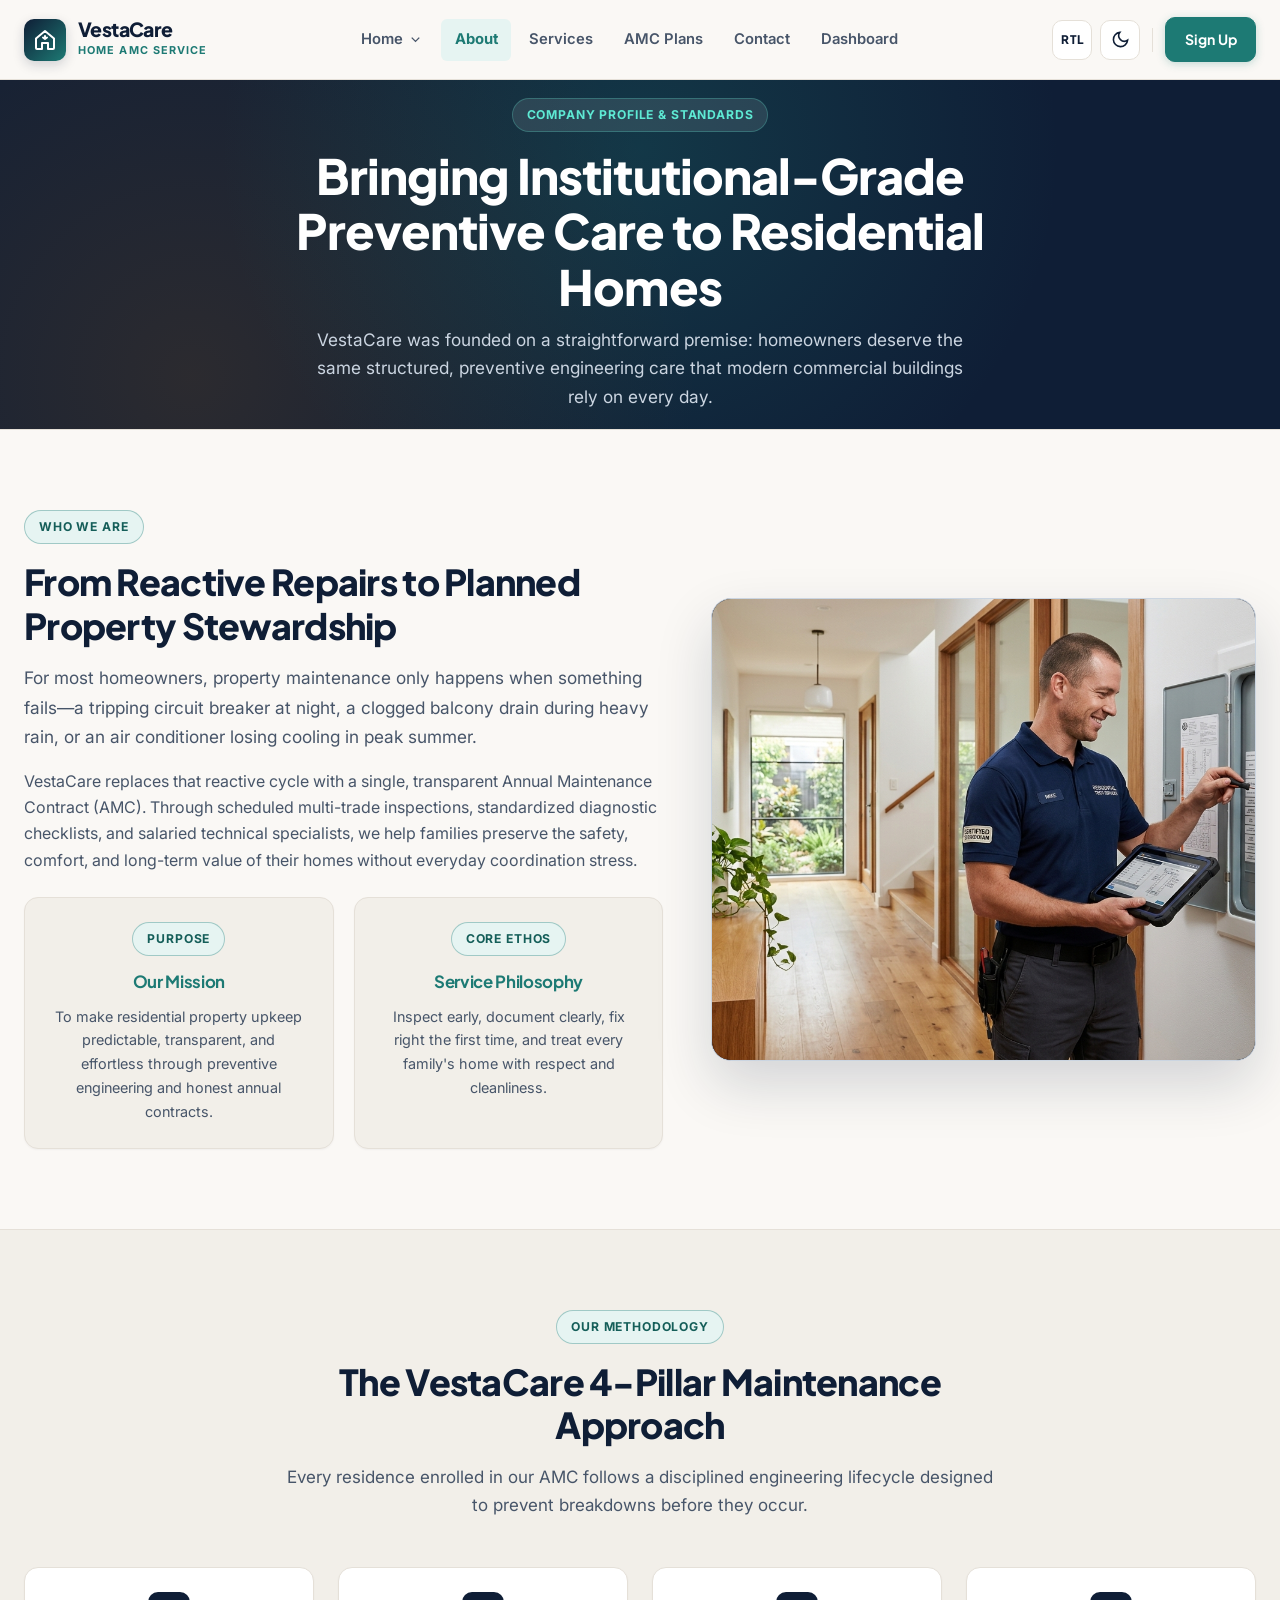
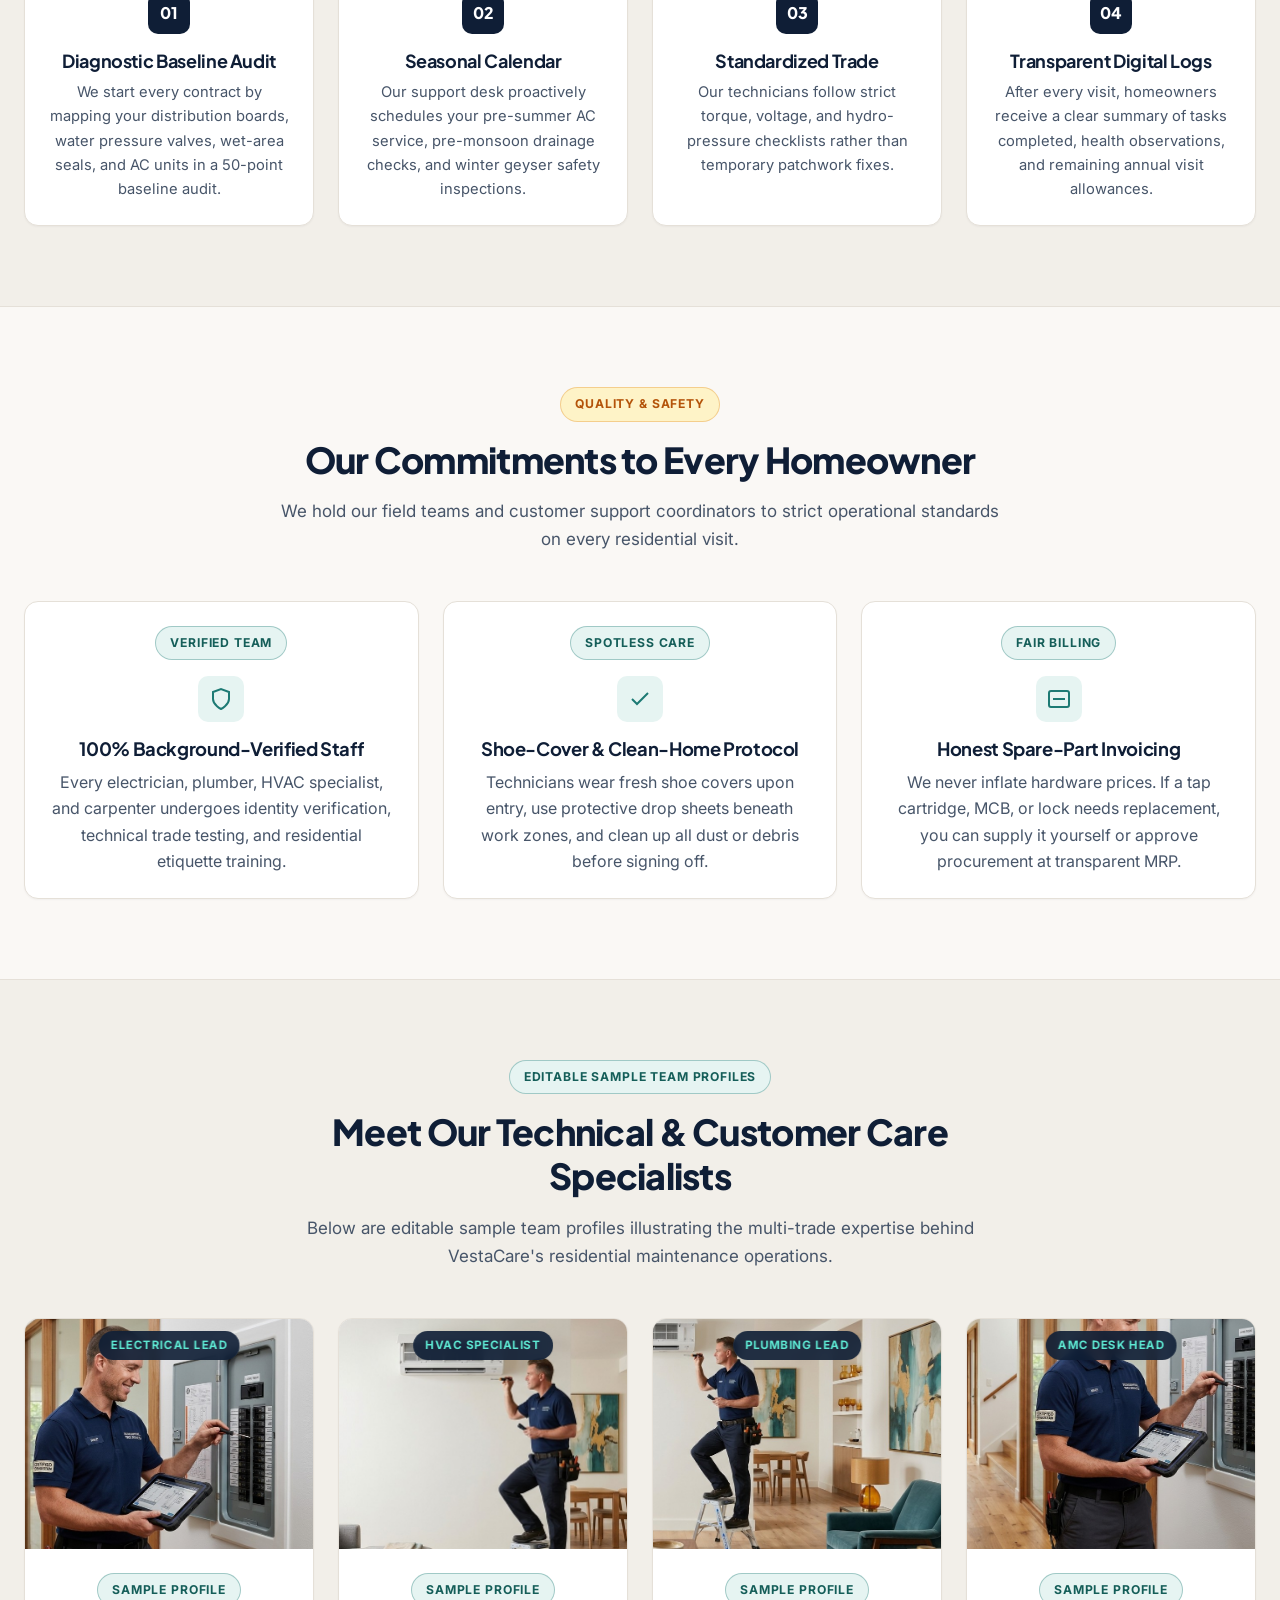
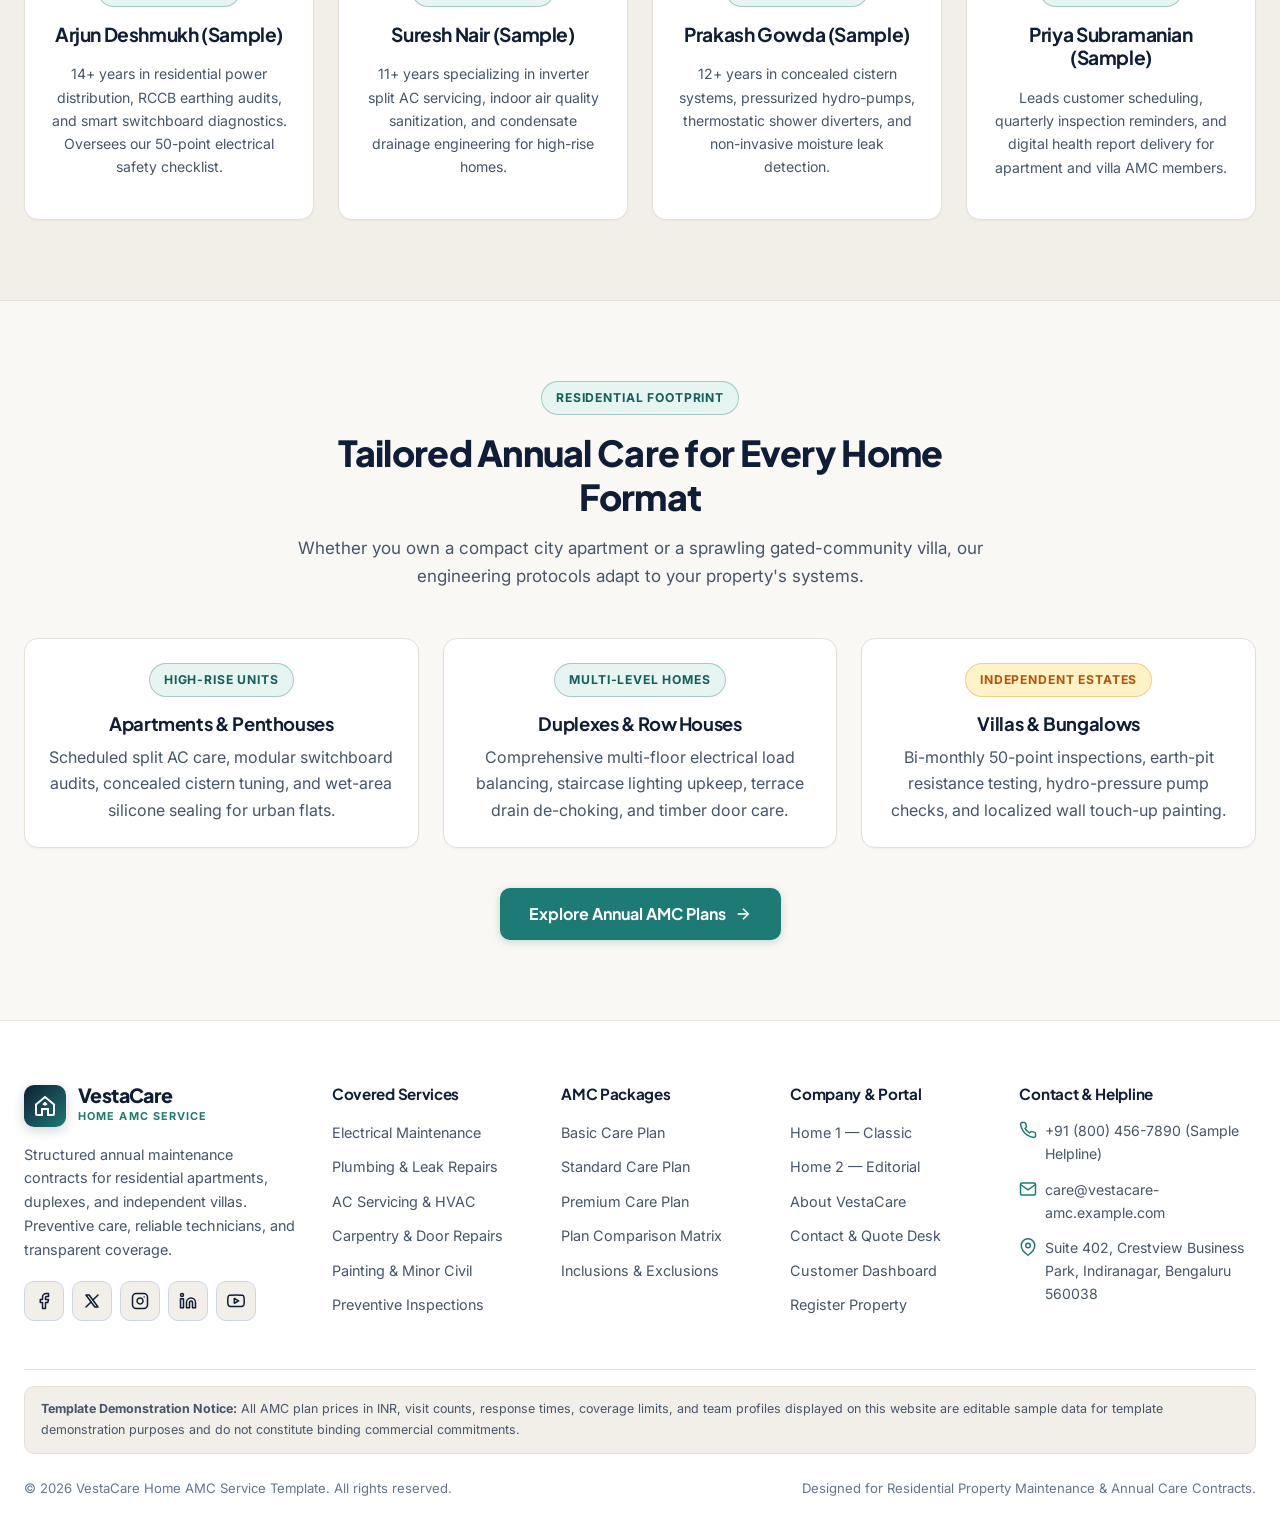
==== about.html @ f4bf7db0 "Your commit message" ====
<!DOCTYPE html>
<html lang="en" data-theme="light" dir="ltr">

<head>
  <meta charset="UTF-8" />
  <meta name="viewport" content="width=device-width, initial-scale=1.0" />
  <title>About VestaCare Home AMC — Residential Maintenance Philosophy &amp; Team</title>
  <meta name="description"
    content="Learn about VestaCare Home AMC's mission, preventive residential maintenance approach, quality commitments, and certified technical specialists." />
  <link rel="icon" type="image/svg+xml" href="assets/images/favicon.svg" />
  <script>
    (function () {
      var savedTheme = localStorage.getItem('vestacare_theme');
      if (savedTheme === 'dark' || savedTheme === 'light') {
        document.documentElement.setAttribute('data-theme', savedTheme);
      }
      var savedDir = localStorage.getItem('vestacare_dir');
      if (savedDir === 'rtl' || savedDir === 'ltr') {
        document.documentElement.setAttribute('dir', savedDir);
      }
    })();
  </script>
  <link rel="stylesheet" href="assets/css/styles.css" />
</head>

<body>
  <a href="#main-content" class="skip-link">Skip to main content</a>

  <!-- ========================================================================
       STICKY NAVBAR
       Order: Home | About | Services | AMC Plans | Contact | Dashboard
       Actions: RTL | Theme Toggle | Sign Up
       ======================================================================== -->
  <header class="site-header" role="banner">
    <div class="navbar-container">
      <a href="index.html" class="brand-logo" aria-label="VestaCare Home AMC Home">
        <span class="brand-mark" aria-hidden="true">
          <svg viewBox="0 0 24 24" fill="none" stroke="currentColor" stroke-width="2" stroke-linecap="round"
            stroke-linejoin="round">
            <path d="M3 10.5L12 3l9 7.5V20a1 1 0 0 1-1 1h-5v-6H9v6H4a1 1 0 0 1-1-1v-9.5z" />
            <path d="M12 8v3m0 0l2-1.5M12 11l-2-1.5" />
          </svg>
        </span>
        <span class="brand-text">
          <span class="brand-name">VestaCare</span>
          <span class="brand-tag">Home AMC Service</span>
        </span>
      </a>

      <nav class="nav-menu-desktop" aria-label="Primary Navigation">
        <div class="nav-item has-dropdown">
          <button type="button" class="nav-link dropdown-toggle-btn" aria-expanded="false" aria-haspopup="true">
            Home
            <svg class="dropdown-chevron" viewBox="0 0 24 24" fill="none" stroke="currentColor" stroke-width="2.2">
              <polyline points="6 9 12 15 18 9"></polyline>
            </svg>
          </button>
          <div class="dropdown-menu" role="menu" aria-label="Home Variations">
            <a href="index.html" class="dropdown-item" role="menuitem">
              <span class="dropdown-item-icon" aria-hidden="true">
                <svg width="18" height="18" viewBox="0 0 24 24" fill="none" stroke="currentColor" stroke-width="2">
                  <path d="M3 9l9-7 9 7v11a2 2 0 0 1-2 2H5a2 2 0 0 1-2-2z"></path>
                </svg>
              </span>
              <span>
                <span class="dropdown-item-title">Home 1 — Classic AMC</span>
                <span class="dropdown-item-desc">Complete residential maintenance overview &amp; plan walkthrough</span>
              </span>
            </a>
            <a href="home-2.html" class="dropdown-item" role="menuitem">
              <span class="dropdown-item-icon" aria-hidden="true">
                <svg width="18" height="18" viewBox="0 0 24 24" fill="none" stroke="currentColor" stroke-width="2">
                  <rect x="3" y="3" width="7" height="7"></rect>
                  <rect x="14" y="3" width="7" height="7"></rect>
                  <rect x="14" y="14" width="7" height="7"></rect>
                  <rect x="3" y="14" width="7" height="7"></rect>
                </svg>
              </span>
              <span>
                <span class="dropdown-item-title">Home 2 — Editorial Care</span>
                <span class="dropdown-item-desc">Interactive plan estimator, tabbed trade matrix &amp; seasonal
                  timeline</span>
              </span>
            </a>
          </div>
        </div>
        <a href="about.html" class="nav-link active">About</a>
        <a href="services.html" class="nav-link">Services</a>
        <a href="amc-plans.html" class="nav-link">AMC Plans</a>
        <a href="contact.html" class="nav-link">Contact</a>
        <a href="dashboard.html" class="nav-link">Dashboard</a>
      </nav>

      <div class="nav-actions-desktop">
        <button type="button" class="rtl-toggle-btn" aria-label="Toggle RTL layout" title="Toggle RTL">RTL</button>
        <button type="button" class="theme-toggle-btn" aria-label="Switch to dark theme"
          title="Toggle Light/Dark Theme">
          <svg class="icon-moon" viewBox="0 0 24 24" fill="none" stroke="currentColor" stroke-width="2">
            <path d="M21 12.79A9 9 0 1 1 11.21 3 7 7 0 0 0 21 12.79z"></path>
          </svg>
          <svg class="icon-sun" viewBox="0 0 24 24" fill="none" stroke="currentColor" stroke-width="2">
            <circle cx="12" cy="12" r="5"></circle>
            <line x1="12" y1="1" x2="12" y2="3"></line>
            <line x1="12" y1="21" x2="12" y2="23"></line>
            <line x1="4.22" y1="4.22" x2="5.64" y2="5.64"></line>
            <line x1="18.36" y1="18.36" x2="19.78" y2="19.78"></line>
            <line x1="1" y1="12" x2="3" y2="12"></line>
            <line x1="21" y1="12" x2="23" y2="12"></line>
            <line x1="4.22" y1="19.78" x2="5.64" y2="18.36"></line>
            <line x1="18.36" y1="5.64" x2="19.78" y2="4.22"></line>
          </svg>
        </button>
        <span class="nav-divider" aria-hidden="true"></span>
        <a href="signup.html" class="nav-auth-signup">Sign Up</a>
      </div>

      <div class="nav-mobile-controls">
        <button type="button" id="hamburger-btn" class="hamburger-btn" aria-expanded="false"
          aria-controls="mobile-nav-drawer" aria-label="Open navigation menu">
          <svg class="icon-menu" viewBox="0 0 24 24" fill="none" stroke="currentColor" stroke-width="2.2">
            <line x1="3" y1="6" x2="21" y2="6"></line>
            <line x1="3" y1="12" x2="21" y2="12"></line>
            <line x1="3" y1="18" x2="21" y2="18"></line>
          </svg>
          <svg class="icon-close" viewBox="0 0 24 24" fill="none" stroke="currentColor" stroke-width="2.2">
            <line x1="18" y1="6" x2="6" y2="18"></line>
            <line x1="6" y1="6" x2="18" y2="18"></line>
          </svg>
        </button>
      </div>
    </div>

    <div id="mobile-nav-drawer" class="mobile-nav-drawer" aria-label="Mobile Navigation">
      <div class="mobile-nav-list">
        <div>
          <button type="button" id="mobile-home-dropdown-btn" class="mobile-nav-link" aria-expanded="false">
            <span>Home Variations</span>
            <svg class="dropdown-chevron" width="18" height="18" viewBox="0 0 24 24" fill="none" stroke="currentColor"
              stroke-width="2.2">
              <polyline points="6 9 12 15 18 9"></polyline>
            </svg>
          </button>
          <div id="mobile-home-submenu" class="mobile-dropdown-submenu">
            <a href="index.html" class="mobile-submenu-link">Home 1 — Classic AMC Overview</a>
            <a href="home-2.html" class="mobile-submenu-link">Home 2 — Editorial &amp; Interactive</a>
          </div>
        </div>
        <a href="about.html" class="mobile-nav-link active">About</a>
        <a href="services.html" class="mobile-nav-link">Services</a>
        <a href="amc-plans.html" class="mobile-nav-link">AMC Plans</a>
        <a href="contact.html" class="mobile-nav-link">Contact</a>
        <a href="dashboard.html" class="mobile-nav-link">Dashboard</a>
      </div>
      <div class="mobile-nav-actions">
        <div class="mobile-utility-btns">
          <button type="button" class="rtl-toggle-btn" aria-label="Toggle RTL layout">RTL</button>
          <button type="button" class="theme-toggle-btn" aria-label="Switch to dark theme">
            <svg class="icon-moon" viewBox="0 0 24 24" fill="none" stroke="currentColor" stroke-width="2">
              <path d="M21 12.79A9 9 0 1 1 11.21 3 7 7 0 0 0 21 12.79z"></path>
            </svg>
            <svg class="icon-sun" viewBox="0 0 24 24" fill="none" stroke="currentColor" stroke-width="2">
              <circle cx="12" cy="12" r="5"></circle>
              <line x1="12" y1="1" x2="12" y2="3"></line>
              <line x1="12" y1="21" x2="12" y2="23"></line>
              <line x1="4.22" y1="4.22" x2="5.64" y2="5.64"></line>
              <line x1="18.36" y1="18.36" x2="19.78" y2="19.78"></line>
              <line x1="1" y1="12" x2="3" y2="12"></line>
              <line x1="21" y1="12" x2="23" y2="12"></line>
              <line x1="4.22" y1="19.78" x2="5.64" y2="18.36"></line>
              <line x1="18.36" y1="5.64" x2="19.78" y2="4.22"></line>
            </svg>
          </button>
        </div>
        <a href="signup.html" class="btn btn-primary btn-block">Sign Up</a>
      </div>
    </div>
  </header>

  <main id="main-content">
    <!-- ======================================================================
         UNIFORM NON-HOME PAGE HERO (CENTERED CONTENT & UNIFORM HEIGHT)
         ====================================================================== -->
    <section class="page-hero">
      <div class="container">
        <div class="page-hero-inner">
          <span class="eyebrow eyebrow-navy">Company Profile &amp; Standards</span>
          <h1>Bringing Institutional-Grade Preventive Care to Residential Homes</h1>
          <p>
            VestaCare was founded on a straightforward premise: homeowners deserve the same structured, preventive
            engineering care that modern commercial buildings rely on every day.
          </p>
        </div>
      </div>
    </section>

    <!-- ======================================================================
         1. COMPANY INTRODUCTION & MISSION
         ====================================================================== -->
    <section class="section">
      <div class="container">
        <div class="hero-grid">
          <div>
            <span class="eyebrow">Who We Are</span>
            <h2>From Reactive Repairs to Planned Property Stewardship</h2>
            <p class="lead" style="margin: var(--space-4) 0;">
              For most homeowners, property maintenance only happens when something fails—a tripping circuit breaker at
              night, a clogged balcony drain during heavy rain, or an air conditioner losing cooling in peak summer.
            </p>
            <p style="margin-bottom: var(--space-6);">
              VestaCare replaces that reactive cycle with a single, transparent Annual Maintenance Contract (AMC).
              Through scheduled multi-trade inspections, standardized diagnostic checklists, and salaried technical
              specialists, we help families preserve the safety, comfort, and long-term value of their homes without
              everyday coordination stress.
            </p>
            <div class="form-grid-2 cards-pair">
              <div class="feature-box" style="background: var(--bg-surface-alt);">
                <span class="eyebrow">Purpose</span>
                <h3 style="font-size:1.05rem; color:var(--accent-primary);">Our Mission</h3>
                <p style="font-size:0.9rem; margin-top:4px;">
                  To make residential property upkeep predictable, transparent, and effortless through preventive
                  engineering and honest annual contracts.
                </p>
              </div>
              <div class="feature-box" style="background: var(--bg-surface-alt);">
                <span class="eyebrow">Core Ethos</span>
                <h3 style="font-size:1.05rem; color:var(--accent-primary);">Service Philosophy</h3>
                <p style="font-size:0.9rem; margin-top:4px;">
                  Inspect early, document clearly, fix right the first time, and treat every family's home with respect
                  and cleanliness.
                </p>
              </div>
            </div>
          </div>

          <div class="hero-image-frame">
            <img src="https://images.unsplash.com/photo-1589939705384-5185137a7f0f?auto=format&fit=crop&w=1000&q=80"
              onerror="this.onerror=null;this.src='assets/images/hero-home1.jpg'"
              alt="VestaCare engineering technician conducting a residential property maintenance inspection" />
          </div>
        </div>
      </div>
    </section>

    <!-- ======================================================================
         2. HOME MAINTENANCE APPROACH (4 PILLARS)
         ====================================================================== -->
    <section class="section section-alt">
      <div class="container">
        <div class="section-header">
          <span class="eyebrow">Our Methodology</span>
          <h2>The VestaCare 4-Pillar Maintenance Approach</h2>
          <p>
            Every residence enrolled in our AMC follows a disciplined engineering lifecycle designed to prevent
            breakdowns before they occur.
          </p>
        </div>

        <div class="process-steps-grid">
          <div class="process-step-card">
            <span class="step-number-badge">01</span>
            <h3>Diagnostic Baseline Audit</h3>
            <p>
              We start every contract by mapping your distribution boards, water pressure valves, wet-area seals, and AC
              units in a 50-point baseline audit.
            </p>
          </div>

          <div class="process-step-card">
            <span class="step-number-badge">02</span>
            <h3>Seasonal Calendar</h3>
            <p>
              Our support desk proactively schedules your pre-summer AC service, pre-monsoon drainage checks, and winter
              geyser safety inspections.
            </p>
          </div>

          <div class="process-step-card">
            <span class="step-number-badge">03</span>
            <h3>Standardized Trade</h3>
            <p>
              Our technicians follow strict torque, voltage, and hydro-pressure checklists rather than temporary
              patchwork fixes.
            </p>
          </div>

          <div class="process-step-card">
            <span class="step-number-badge">04</span>
            <h3>Transparent Digital Logs</h3>
            <p>
              After every visit, homeowners receive a clear summary of tasks completed, health observations, and
              remaining annual visit allowances.
            </p>
          </div>
        </div>
      </div>
    </section>

    <!-- ======================================================================
         3. QUALITY & RELIABILITY COMMITMENTS
         ====================================================================== -->
    <section class="section">
      <div class="container">
        <div class="section-header">
          <span class="eyebrow eyebrow-amber">Quality &amp; Safety</span>
          <h2>Our Commitments to Every Homeowner</h2>
          <p>
            We hold our field teams and customer support coordinators to strict operational standards on every
            residential visit.
          </p>
        </div>

        <div class="features-grid-3">
          <div class="feature-box">
            <span class="eyebrow">Verified Team</span>
            <div class="service-icon-box">
              <svg viewBox="0 0 24 24" fill="none" stroke="currentColor" stroke-width="2">
                <path d="M12 22s8-4 8-10V5l-8-3-8 3v7c0 6 8 10 8 10z"></path>
              </svg>
            </div>
            <h3>100% Background-Verified Staff</h3>
            <p>Every electrician, plumber, HVAC specialist, and carpenter undergoes identity verification, technical
              trade testing, and residential etiquette training.</p>
          </div>

          <div class="feature-box">
            <span class="eyebrow">Spotless Care</span>
            <div class="service-icon-box">
              <svg viewBox="0 0 24 24" fill="none" stroke="currentColor" stroke-width="2">
                <polyline points="20 6 9 17 4 12"></polyline>
              </svg>
            </div>
            <h3>Shoe-Cover &amp; Clean-Home Protocol</h3>
            <p>Technicians wear fresh shoe covers upon entry, use protective drop sheets beneath work zones, and clean
              up all dust or debris before signing off.</p>
          </div>

          <div class="feature-box">
            <span class="eyebrow">Fair Billing</span>
            <div class="service-icon-box">
              <svg viewBox="0 0 24 24" fill="none" stroke="currentColor" stroke-width="2">
                <rect x="2" y="4" width="20" height="16" rx="2"></rect>
                <line x1="6" y1="12" x2="18" y2="12"></line>
              </svg>
            </div>
            <h3>Honest Spare-Part Invoicing</h3>
            <p>We never inflate hardware prices. If a tap cartridge, MCB, or lock needs replacement, you can supply it
              yourself or approve procurement at transparent MRP.</p>
          </div>
        </div>
      </div>
    </section>

    <!-- ======================================================================
         4. TECHNICIAN & LEADERSHIP TEAM (EDITABLE SAMPLE PROFILES)
         ====================================================================== -->
    <section class="section section-alt">
      <div class="container">
        <div class="section-header">
          <span class="eyebrow">Editable Sample Team Profiles</span>
          <h2>Meet Our Technical &amp; Customer Care Specialists</h2>
          <p>
            Below are editable sample team profiles illustrating the multi-trade expertise behind VestaCare's
            residential maintenance operations.
          </p>
        </div>

        <div class="process-steps-grid">
          <!-- Profile 1 -->
          <article class="service-card">
            <div class="service-card-media" style="height: 230px;">
              <img src="https://images.unsplash.com/photo-1560250097-0b93528c311a?auto=format&fit=crop&w=700&q=80"
                onerror="this.onerror=null;this.src='assets/images/service-electrical.jpg'"
                alt="Sample Lead Electrical Safety Engineer Arjun Deshmukh" />
              <span class="service-coverage-tag">Electrical Lead</span>
            </div>
            <div class="service-card-body">
              <span class="eyebrow">Sample Profile</span>
              <h3>Arjun Deshmukh (Sample)</h3>
              <p style="font-size:0.88rem; margin-top:var(--space-2);">
                14+ years in residential power distribution, RCCB earthing audits, and smart switchboard diagnostics.
                Oversees our 50-point electrical safety checklist.
              </p>
            </div>
          </article>

          <!-- Profile 2 -->
          <article class="service-card">
            <div class="service-card-media" style="height: 230px;">
              <img src="https://images.unsplash.com/photo-1507003211169-0a1dd7228f2d?auto=format&fit=crop&w=700&q=80"
                onerror="this.onerror=null;this.src='assets/images/service-ac.jpg'"
                alt="Sample Senior HVAC Specialist Suresh Nair" />
              <span class="service-coverage-tag">HVAC Specialist</span>
            </div>
            <div class="service-card-body">
              <span class="eyebrow">Sample Profile</span>
              <h3>Suresh Nair (Sample)</h3>
              <p style="font-size:0.88rem; margin-top:var(--space-2);">
                11+ years specializing in inverter split AC servicing, indoor air quality sanitization, and condensate
                drainage engineering for high-rise homes.
              </p>
            </div>
          </article>

          <!-- Profile 3 -->
          <article class="service-card">
            <div class="service-card-media" style="height: 230px;">
              <img src="https://images.unsplash.com/photo-1519085360753-af0119f7cbe7?auto=format&fit=crop&w=700&q=80"
                onerror="this.onerror=null;this.src='assets/images/service-plumbing.jpg'"
                alt="Sample Master Plumbing Technician Prakash Gowda" />
              <span class="service-coverage-tag">Plumbing Lead</span>
            </div>
            <div class="service-card-body">
              <span class="eyebrow">Sample Profile</span>
              <h3>Prakash Gowda (Sample)</h3>
              <p style="font-size:0.88rem; margin-top:var(--space-2);">
                12+ years in concealed cistern systems, pressurized hydro-pumps, thermostatic shower diverters, and
                non-invasive moisture leak detection.
              </p>
            </div>
          </article>

          <!-- Profile 4 -->
          <article class="service-card">
            <div class="service-card-media" style="height: 230px;">
              <img src="https://images.unsplash.com/photo-1573496359142-b8d87734a5a2?auto=format&fit=crop&w=700&q=80"
                onerror="this.onerror=null;this.src='assets/images/service-inspection.jpg'"
                alt="Sample Residential AMC Customer Success Lead Priya Subramanian" />
              <span class="service-coverage-tag">AMC Desk Head</span>
            </div>
            <div class="service-card-body">
              <span class="eyebrow">Sample Profile</span>
              <h3>Priya Subramanian (Sample)</h3>
              <p style="font-size:0.88rem; margin-top:var(--space-2);">
                Leads customer scheduling, quarterly inspection reminders, and digital health report delivery for
                apartment and villa AMC members.
              </p>
            </div>
          </article>
        </div>
      </div>
    </section>

    <!-- ======================================================================
         5. RESIDENTIAL PROPERTY TYPES WE SERVE
         ====================================================================== -->
    <section class="section">
      <div class="container">
        <div class="section-header">
          <span class="eyebrow">Residential Footprint</span>
          <h2>Tailored Annual Care for Every Home Format</h2>
          <p>
            Whether you own a compact city apartment or a sprawling gated-community villa, our engineering protocols
            adapt to your property's systems.
          </p>
        </div>

        <div class="features-grid-3">
          <div class="feature-box">
            <span class="eyebrow">High-Rise Units</span>
            <h3>Apartments &amp; Penthouses</h3>
            <p>Scheduled split AC care, modular switchboard audits, concealed cistern tuning, and wet-area silicone
              sealing for urban flats.</p>
          </div>
          <div class="feature-box">
            <span class="eyebrow">Multi-Level Homes</span>
            <h3>Duplexes &amp; Row Houses</h3>
            <p>Comprehensive multi-floor electrical load balancing, staircase lighting upkeep, terrace drain de-choking,
              and timber door care.</p>
          </div>
          <div class="feature-box">
            <span class="eyebrow eyebrow-amber">Independent Estates</span>
            <h3>Villas &amp; Bungalows</h3>
            <p>Bi-monthly 50-point inspections, earth-pit resistance testing, hydro-pressure pump checks, and localized
              wall touch-up painting.</p>
          </div>
        </div>

        <div style="text-align:center; margin-top: var(--space-10);">
          <a href="amc-plans.html" class="btn btn-primary btn-lg">
            Explore Annual AMC Plans
            <svg class="icon-arrow" viewBox="0 0 24 24" fill="none" stroke="currentColor" stroke-width="2.2">
              <line x1="5" y1="12" x2="19" y2="12"></line>
              <polyline points="12 5 19 12 12 19"></polyline>
            </svg>
          </a>
        </div>
      </div>
    </section>
  </main>

  <!-- ========================================================================
       FOOTER (WHITE IN LIGHT MODE + SOCIAL ICONS WITH HOVER)
       ======================================================================== -->
  <footer class="site-footer" role="contentinfo">
    <div class="container">
      <div class="footer-grid">
        <div>
          <a href="index.html" class="brand-logo" aria-label="VestaCare Home AMC">
            <span class="brand-mark" aria-hidden="true">
              <svg viewBox="0 0 24 24" fill="none" stroke="currentColor" stroke-width="2">
                <path d="M3 10.5L12 3l9 7.5V20a1 1 0 0 1-1 1h-5v-6H9v6H4a1 1 0 0 1-1-1v-9.5z" />
                <path d="M12 8v3m0 0l2-1.5M12 11l-2-1.5" />
              </svg>
            </span>
            <span class="brand-text">
              <span class="brand-name">VestaCare</span>
              <span class="brand-tag">Home AMC Service</span>
            </span>
          </a>
          <p class="footer-brand-desc">
            Structured annual maintenance contracts for residential apartments, duplexes, and independent villas.
            Preventive care, reliable technicians, and transparent coverage.
          </p>
          <div class="social-links" aria-label="Social Media Links">
            <a href="https://facebook.com" target="_blank" rel="noopener noreferrer" class="social-icon-btn"
              aria-label="Follow VestaCare on Facebook">
              <svg viewBox="0 0 24 24" fill="none" stroke="currentColor" stroke-width="2" stroke-linecap="round"
                stroke-linejoin="round">
                <path d="M18 2h-3a5 5 0 0 0-5 5v3H7v4h3v8h4v-8h3l1-4h-4V7a1 1 0 0 1 1-1h3z"></path>
              </svg>
            </a>
            <a href="https://twitter.com" target="_blank" rel="noopener noreferrer" class="social-icon-btn"
              aria-label="Follow VestaCare on X">
              <svg viewBox="0 0 24 24" fill="none" stroke="currentColor" stroke-width="2" stroke-linecap="round"
                stroke-linejoin="round">
                <path d="M4 4l11.733 16h4.267l-11.733 -16z"></path>
                <path d="M4 20l6.768 -6.768m2.46 -2.46l6.772 -6.772"></path>
              </svg>
            </a>
            <a href="https://instagram.com" target="_blank" rel="noopener noreferrer" class="social-icon-btn"
              aria-label="Follow VestaCare on Instagram">
              <svg viewBox="0 0 24 24" fill="none" stroke="currentColor" stroke-width="2" stroke-linecap="round"
                stroke-linejoin="round">
                <rect x="2" y="2" width="20" height="20" rx="5" ry="5"></rect>
                <path d="M16 11.37A4 4 0 1 1 12.63 8 4 4 0 0 1 16 11.37z"></path>
                <line x1="17.5" y1="6.5" x2="17.51" y2="6.5"></line>
              </svg>
            </a>
            <a href="https://linkedin.com" target="_blank" rel="noopener noreferrer" class="social-icon-btn"
              aria-label="Follow VestaCare on LinkedIn">
              <svg viewBox="0 0 24 24" fill="none" stroke="currentColor" stroke-width="2" stroke-linecap="round"
                stroke-linejoin="round">
                <path d="M16 8a6 6 0 0 1 6 6v7h-4v-7a2 2 0 0 0-2-2 2 2 0 0 0-2 2v7h-4v-7a6 6 0 0 1 6-6z"></path>
                <rect x="2" y="9" width="4" height="12"></rect>
                <circle cx="4" cy="4" r="2"></circle>
              </svg>
            </a>
            <a href="https://youtube.com" target="_blank" rel="noopener noreferrer" class="social-icon-btn"
              aria-label="Subscribe to VestaCare on YouTube">
              <svg viewBox="0 0 24 24" fill="none" stroke="currentColor" stroke-width="2" stroke-linecap="round"
                stroke-linejoin="round">
                <path
                  d="M22.54 6.42a2.78 2.78 0 0 0-1.94-2C18.88 4 12 4 12 4s-6.88 0-8.6.46a2.78 2.78 0 0 0-1.94 2A29 29 0 0 0 1 11.75a29 29 0 0 0 .46 5.33A2.78 2.78 0 0 0 3.4 19c1.72.46 8.6.46 8.6.46s6.88 0 8.6-.46a2.78 2.78 0 0 0 1.94-2 29 29 0 0 0 .46-5.25 29 29 0 0 0-.46-5.33z">
                </path>
                <polygon points="9.75 15.02 15.5 11.75 9.75 8.48 9.75 15.02"></polygon>
              </svg>
            </a>
          </div>
        </div>

        <div>
          <h3 class="footer-col-title">Covered Services</h3>
          <ul class="footer-links">
            <li><a href="services.html#electrical">Electrical Maintenance</a></li>
            <li><a href="services.html#plumbing">Plumbing &amp; Leak Repairs</a></li>
            <li><a href="services.html#ac-maintenance">AC Servicing &amp; HVAC</a></li>
            <li><a href="services.html#carpentry">Carpentry &amp; Door Repairs</a></li>
            <li><a href="services.html#painting-civil">Painting &amp; Minor Civil</a></li>
            <li><a href="services.html#general-inspection">Preventive Inspections</a></li>
          </ul>
        </div>

        <div>
          <h3 class="footer-col-title">AMC Packages</h3>
          <ul class="footer-links">
            <li><a href="amc-plans.html">Basic Care Plan</a></li>
            <li><a href="amc-plans.html">Standard Care Plan</a></li>
            <li><a href="amc-plans.html">Premium Care Plan</a></li>
            <li><a href="amc-plans.html#comparison-table">Plan Comparison Matrix</a></li>
            <li><a href="amc-plans.html#exclusions">Inclusions &amp; Exclusions</a></li>
          </ul>
        </div>

        <div>
          <h3 class="footer-col-title">Company &amp; Portal</h3>
          <ul class="footer-links">
            <li><a href="index.html">Home 1 — Classic</a></li>
            <li><a href="home-2.html">Home 2 — Editorial</a></li>
            <li><a href="about.html">About VestaCare</a></li>
            <li><a href="contact.html">Contact &amp; Quote Desk</a></li>
            <li><a href="dashboard.html">Customer Dashboard</a></li>
            <li><a href="signup.html">Register Property</a></li>
          </ul>
        </div>

        <div>
          <h3 class="footer-col-title">Contact &amp; Helpline</h3>
          <div class="footer-contact-list">
            <div class="footer-contact-item">
              <svg viewBox="0 0 24 24" fill="none" stroke="currentColor" stroke-width="2">
                <path
                  d="M22 16.92v3a2 2 0 0 1-2.18 2 19.79 19.79 0 0 1-8.63-3.07 19.5 19.5 0 0 1-6-6 19.79 19.79 0 0 1-3.07-8.67A2 2 0 0 1 4.11 2h3a2 2 0 0 1 2 1.72 12.84 12.84 0 0 0 .7 2.81 2 2 0 0 1-.45 2.11L8.09 9.91a16 16 0 0 0 6 6l1.27-1.27a2 2 0 0 1 2.11-.45 12.84 12.84 0 0 0 2.81.7A2 2 0 0 1 22 16.92z">
                </path>
              </svg>
              <span>+91 (800) 456-7890 (Sample Helpline)</span>
            </div>
            <div class="footer-contact-item">
              <svg viewBox="0 0 24 24" fill="none" stroke="currentColor" stroke-width="2">
                <path d="M4 4h16c1.1 0 2 .9 2 2v12c0 1.1-.9 2-2 2H4c-1.1 0-2-.9-2-2V6c0-1.1.9-2 2-2z"></path>
                <polyline points="22,6 12,13 2,6"></polyline>
              </svg>
              <span>care@vestacare-amc.example.com</span>
            </div>
            <div class="footer-contact-item">
              <svg viewBox="0 0 24 24" fill="none" stroke="currentColor" stroke-width="2">
                <path d="M21 10c0 7-9 13-9 13s-9-6-9-13a9 9 0 0 1 18 0z"></path>
                <circle cx="12" cy="10" r="3"></circle>
              </svg>
              <span>Suite 402, Crestview Business Park, Indiranagar, Bengaluru 560038</span>
            </div>
          </div>
        </div>
      </div>

      <div class="footer-disclaimer">
        <strong>Template Demonstration Notice:</strong> All AMC plan prices in INR, visit counts, response times,
        coverage limits, and team profiles displayed on this website are editable sample data for template demonstration
        purposes and do not constitute binding commercial commitments.
      </div>

      <div class="footer-bottom">
        <span>&copy; 2026 VestaCare Home AMC Service Template. All rights reserved.</span>
        <span>Designed for Residential Property Maintenance &amp; Annual Care Contracts.</span>
      </div>
    </div>
  </footer>

  <script src="assets/js/main.js"></script>
</body>

</html>
---- assets/css/styles.css ----
/* ==========================================================================
   VESTACARE HOME AMC — PREMIUM RESIDENTIAL MAINTENANCE DESIGN SYSTEM
   ThemeForest & Creative Market Commercial Quality Stylesheet
   Palette: Deep Navy, Warm White, Slate Grey, Muted Teal, Subtle Amber
   Spacing: Strict 4px / 8px Geometric Scale
   ========================================================================== */

@import url('https://fonts.googleapis.com/css2?family=Inter:wght@400;500;600;700&family=Plus+Jakarta+Sans:wght@600;700;800&display=swap');

:root {
  /* Core Brand Palette — Light Mode (Default) */
  --navy-950: #091322;
  --navy-900: #0F1E36;
  --navy-800: #162A4A;
  --navy-700: #1F3A64;
  --navy-600: #2C4C7E;

  --warm-white-50: #FCFBF9;
  --warm-white-100: #FAF8F5;
  --warm-white-200: #F2EFE9;
  --warm-white-300: #E6E0D6;

  --slate-900: #0F172A;
  --slate-800: #1E293B;
  --slate-700: #334155;
  --slate-600: #475569;
  --slate-500: #64748B;
  --slate-400: #94A3B8;
  --slate-300: #CBD5E1;
  --slate-200: #E2E8F0;
  --slate-100: #F1F5F9;

  --teal-700: #155E59;
  --teal-600: #1D7A74;
  --teal-500: #24968E;
  --teal-100: #E6F4F2;
  --teal-50: #F2FAF9;

  --amber-700: #B45309;
  --amber-600: #D97706;
  --amber-500: #F59E0B;
  --amber-100: #FEF3C7;
  --amber-50: #FFFBEB;

  --danger-600: #DC2626;
  --danger-100: #FEE2E2;
  --success-600: #16A34A;
  --success-100: #DCFCE7;

  /* Semantic Theme Variables — Light Mode */
  --bg-body: var(--warm-white-100);
  --bg-surface: #FFFFFF;
  --bg-surface-alt: var(--warm-white-200);
  --bg-surface-elevated: #FFFFFF;
  --bg-navy-section: var(--navy-900);
  --bg-navy-card: var(--navy-800);
  --bg-navbar: rgba(250, 248, 245, 0.94);

  /* Light Mode Footer is Pure White per specification */
  --bg-footer: #FFFFFF;
  --text-footer: var(--slate-600);
  --text-footer-heading: var(--navy-900);
  --border-footer: var(--border-subtle);

  --text-primary: var(--navy-900);
  --text-secondary: var(--slate-600);
  --text-muted: var(--slate-500);
  --text-on-navy: #F8FAFC;
  --text-on-navy-muted: #CBD5E1;

  --accent-primary: var(--teal-600);
  --accent-primary-hover: var(--teal-700);
  --accent-subtle: var(--teal-100);
  --accent-subtle-text: var(--teal-700);

  --amber-accent: var(--amber-600);
  --amber-subtle: var(--amber-100);
  --amber-subtle-text: var(--amber-700);

  --border-subtle: #E5E0D8;
  --border-strong: var(--slate-300);
  --border-accent: rgba(29, 122, 116, 0.35);

  /* Shadows */
  --shadow-xs: 0 1px 2px rgba(15, 30, 54, 0.04);
  --shadow-sm: 0 2px 8px rgba(15, 30, 54, 0.06);
  --shadow-md: 0 8px 24px rgba(15, 30, 54, 0.08);
  --shadow-lg: 0 16px 40px rgba(15, 30, 54, 0.12);
  --shadow-xl: 0 24px 56px rgba(15, 30, 54, 0.16);

  /* Typography */
  --font-heading: 'Plus Jakarta Sans', -apple-system, BlinkMacSystemFont, 'Segoe UI', Roboto, sans-serif;
  --font-body: 'Inter', -apple-system, BlinkMacSystemFont, 'Segoe UI', Roboto, sans-serif;

  /* 4px / 8px Spacing System */
  --space-1: 0.25rem;  /* 4px */
  --space-2: 0.5rem;   /* 8px */
  --space-3: 0.75rem;  /* 12px */
  --space-4: 1rem;     /* 16px */
  --space-5: 1.25rem;  /* 20px */
  --space-6: 1.5rem;   /* 24px */
  --space-8: 2rem;     /* 32px */
  --space-10: 2.5rem;  /* 40px */
  --space-12: 3rem;    /* 48px */
  --space-16: 4rem;    /* 64px */
  --space-20: 5rem;    /* 80px */
  --space-24: 6rem;    /* 96px */

  /* Radii */
  --radius-sm: 6px;
  --radius-md: 10px;
  --radius-lg: 14px;
  --radius-xl: 20px;
  --radius-full: 9999px;

  /* Layout */
  --container-max: 1280px;
  --navbar-height: 80px;
  --sidebar-width: 270px;
  --transition-fast: 160ms cubic-bezier(0.16, 1, 0.3, 1);
  --transition-base: 260ms cubic-bezier(0.16, 1, 0.3, 1);
}

/* ==========================================================================
   DARK THEME VARIABLES
   ========================================================================== */
[data-theme="dark"] {
  --bg-body: #0A121E;
  --bg-surface: #111E32;
  --bg-surface-alt: #16263F;
  --bg-surface-elevated: #1B2E4B;
  --bg-navy-section: #070D17;
  --bg-navy-card: #132238;
  --bg-navbar: rgba(10, 18, 30, 0.94);

  --bg-footer: #091322;
  --text-footer: #94A3B8;
  --text-footer-heading: #FFFFFF;
  --border-footer: rgba(255, 255, 255, 0.08);

  --text-primary: #F8FAFC;
  --text-secondary: #CBD5E1;
  --text-muted: #94A3B8;
  --text-on-navy: #F8FAFC;
  --text-on-navy-muted: #CBD5E1;

  --accent-primary: #26A69A;
  --accent-primary-hover: #2BBBAD;
  --accent-subtle: rgba(38, 166, 154, 0.16);
  --accent-subtle-text: #5EEAD4;

  --amber-accent: #F59E0B;
  --amber-subtle: rgba(245, 158, 11, 0.16);
  --amber-subtle-text: #FCD34D;

  --border-subtle: #1F324D;
  --border-strong: #2D466B;
  --border-accent: rgba(45, 212, 191, 0.35);

  --shadow-xs: 0 1px 2px rgba(0, 0, 0, 0.25);
  --shadow-sm: 0 2px 8px rgba(0, 0, 0, 0.35);
  --shadow-md: 0 8px 24px rgba(0, 0, 0, 0.45);
  --shadow-lg: 0 16px 40px rgba(0, 0, 0, 0.55);
  --shadow-xl: 0 24px 56px rgba(0, 0, 0, 0.65);
}

/* ==========================================================================
   RESET & BASE STYLES
   ========================================================================== */
*,
*::before,
*::after {
  box-sizing: border-box;
  margin: 0;
  padding: 0;
}

html {
  font-size: 16px;
  scroll-behavior: smooth;
  scroll-padding-top: calc(var(--navbar-height) + 24px);
}

body {
  font-family: var(--font-body);
  background-color: var(--bg-body);
  color: var(--text-primary);
  line-height: 1.65;
  -webkit-font-smoothing: antialiased;
  -moz-osx-font-smoothing: grayscale;
  overflow-x: clip;
  padding-top: var(--navbar-height);
  transition: background-color var(--transition-base), color var(--transition-base);
}

body.no-fixed-header {
  padding-top: 0;
}

img,
svg,
video {
  display: block;
  max-width: 100%;
  height: auto;
}

a {
  color: inherit;
  text-decoration: none;
  transition: color var(--transition-fast);
}

ul,
ol {
  list-style: none;
}

button,
input,
select,
textarea {
  font: inherit;
  color: inherit;
}

button {
  cursor: pointer;
  background: none;
  border: none;
}

:focus-visible {
  outline: 2px solid var(--accent-primary);
  outline-offset: 2px;
}

.skip-link {
  position: absolute;
  top: -100px;
  left: var(--space-4);
  background: var(--accent-primary);
  color: #FFFFFF;
  padding: var(--space-2) var(--space-4);
  border-radius: var(--radius-sm);
  z-index: 9999;
  font-weight: 600;
}
.skip-link:focus {
  top: var(--space-3);
}

/* ==========================================================================
   TYPOGRAPHY & LAYOUT UTILITIES
   ========================================================================== */
h1, h2, h3, h4, h5, h6 {
  font-family: var(--font-heading);
  color: var(--text-primary);
  line-height: 1.22;
  letter-spacing: -0.02em;
  font-weight: 700;
  display: block;
}

.h1, h1 {
  font-size: clamp(2.1rem, 3.8vw, 3.25rem);
  font-weight: 800;
  line-height: 1.14;
}

.h2, h2 {
  font-size: clamp(1.7rem, 2.8vw, 2.4rem);
  font-weight: 800;
}

.h3, h3 {
  font-size: clamp(1.2rem, 1.8vw, 1.42rem);
  font-weight: 700;
}

.h4, h4 {
  font-size: 1.1rem;
  font-weight: 700;
}

p {
  color: var(--text-secondary);
  display: block;
}

.lead {
  font-size: clamp(1.05rem, 1.35vw, 1.18rem);
  line-height: 1.7;
  color: var(--text-secondary);
}

.tabular-nums {
  font-variant-numeric: tabular-nums;
}

.container {
  width: 100%;
  max-width: var(--container-max);
  margin-left: auto;
  margin-right: auto;
  padding-left: var(--space-6);
  padding-right: var(--space-6);
}

@media (max-width: 640px) {
  .container {
    padding-left: var(--space-4);
    padding-right: var(--space-4);
  }
}

.section {
  padding-top: var(--space-20);
  padding-bottom: var(--space-20);
  position: relative;
}

.section-sm {
  padding-top: var(--space-12);
  padding-bottom: var(--space-12);
}

.section-alt {
  background-color: var(--bg-surface-alt);
  border-top: 1px solid var(--border-subtle);
  border-bottom: 1px solid var(--border-subtle);
}

.section-navy {
  background-color: var(--bg-navy-section);
  color: var(--text-on-navy);
}

.section-navy h1,
.section-navy h2,
.section-navy h3,
.section-navy h4 {
  color: var(--text-on-navy);
}

.section-navy p {
  color: var(--text-on-navy-muted);
}

@media (max-width: 768px) {
  .section {
    padding-top: var(--space-12);
    padding-bottom: var(--space-12);
  }
}

.section-header {
  max-width: 720px;
  margin: 0 auto var(--space-12);
  text-align: center;
  display: flex;
  flex-direction: column;
  align-items: center;
}

.section-header.left-aligned {
  margin-left: 0;
  text-align: left;
  align-items: flex-start;
}

.section-header p {
  margin-top: var(--space-4);
  font-size: 1.0625rem;
}

/* Eyebrow / Pill Badges */
.eyebrow {
  display: inline-flex;
  align-items: center;
  justify-content: center;
  gap: var(--space-2);
  padding: 6px 14px;
  border-radius: var(--radius-full);
  font-size: 0.76rem;
  font-weight: 700;
  text-transform: uppercase;
  letter-spacing: 0.07em;
  background-color: var(--accent-subtle);
  color: var(--accent-subtle-text);
  margin-bottom: var(--space-4);
  border: 1px solid var(--border-accent);
  text-align: center;
}

.eyebrow-amber {
  background-color: var(--amber-subtle);
  color: var(--amber-subtle-text);
  border-color: rgba(217, 119, 6, 0.3);
}

.eyebrow-navy {
  background-color: rgba(255, 255, 255, 0.1);
  color: #5EEAD4;
  border-color: rgba(94, 234, 212, 0.25);
}

/* ==========================================================================
   BUTTONS & INTERACTIVE CTAs
   ========================================================================== */
.btn {
  display: inline-flex;
  align-items: center;
  justify-content: center;
  gap: var(--space-2);
  padding: 0.75rem 1.35rem;
  font-family: var(--font-heading);
  font-size: 0.9375rem;
  font-weight: 700;
  line-height: 1.2;
  border-radius: var(--radius-md);
  border: 1px solid transparent;
  transition: all var(--transition-fast);
  white-space: nowrap;
  cursor: pointer;
  text-align: center;
}

.btn svg {
  width: 18px;
  height: 18px;
  flex-shrink: 0;
  transition: transform var(--transition-fast);
}

.btn:hover svg.icon-arrow {
  transform: translateX(3px);
}

[dir="rtl"] .btn svg.icon-arrow {
  transform: scaleX(-1);
}

[dir="rtl"] .btn:hover svg.icon-arrow {
  transform: scaleX(-1) translateX(3px);
}

.btn-primary {
  background-color: var(--accent-primary);
  color: #FFFFFF;
  box-shadow: 0 2px 8px rgba(29, 122, 116, 0.25);
}

.btn-primary:hover {
  background-color: var(--accent-primary-hover);
  transform: translateY(-1px);
  box-shadow: 0 6px 16px rgba(29, 122, 116, 0.32);
}

.btn-navy {
  background-color: var(--navy-900);
  color: #FFFFFF;
}

[data-theme="dark"] .btn-navy {
  background-color: var(--teal-600);
  color: #FFFFFF;
}

.btn-navy:hover {
  background-color: var(--navy-800);
  transform: translateY(-1px);
}

.btn-secondary {
  background-color: var(--bg-surface);
  color: var(--text-primary);
  border-color: var(--border-strong);
  box-shadow: var(--shadow-xs);
}

.btn-secondary:hover {
  border-color: var(--accent-primary);
  color: var(--accent-primary);
  background-color: var(--bg-surface);
  transform: translateY(-1px);
}

.btn-outline-white {
  background-color: rgba(255, 255, 255, 0.06);
  color: #FFFFFF;
  border-color: rgba(255, 255, 255, 0.28);
}

.btn-outline-white:hover {
  background-color: rgba(255, 255, 255, 0.14);
  border-color: #FFFFFF;
}

.btn-lg {
  padding: 0.95rem 1.75rem;
  font-size: 1rem;
  border-radius: var(--radius-md);
}

.btn-sm {
  padding: 0.55rem 1rem;
  font-size: 0.85rem;
}

.btn-block {
  width: 100%;
}

/* ==========================================================================
   MANDATORY STICKY NAVBAR
   ========================================================================== */
.site-header {
  position: fixed;
  top: 0;
  left: 0;
  right: 0;
  width: 100%;
  height: var(--navbar-height);
  background-color: var(--bg-navbar);
  backdrop-filter: blur(14px);
  -webkit-backdrop-filter: blur(14px);
  border-bottom: 1px solid var(--border-subtle);
  z-index: 1000;
  transition: background-color var(--transition-base), border-color var(--transition-base), box-shadow var(--transition-base), transform var(--transition-base);
}

.site-header.scrolled {
  box-shadow: var(--shadow-md);
  border-bottom-color: var(--border-strong);
}

.navbar-container {
  display: flex;
  align-items: center;
  justify-content: space-between;
  height: 100%;
  max-width: var(--container-max);
  margin: 0 auto;
  padding: 0 var(--space-6);
  gap: var(--space-4);
}

@media (max-width: 640px) {
  .navbar-container {
    padding: 0 var(--space-4);
  }
}

/* Brand Logo */
.brand-logo {
  display: inline-flex;
  align-items: center;
  gap: var(--space-3);
  text-decoration: none;
  flex-shrink: 0;
}

.brand-mark {
  width: 42px;
  height: 42px;
  border-radius: var(--radius-md);
  background: linear-gradient(135deg, var(--navy-900) 0%, var(--teal-600) 100%);
  display: flex;
  align-items: center;
  justify-content: center;
  color: #FFFFFF;
  box-shadow: 0 4px 12px rgba(15, 30, 54, 0.18);
  flex-shrink: 0;
}

.brand-mark svg {
  width: 24px;
  height: 24px;
}

.brand-text {
  display: flex;
  flex-direction: column;
  text-align: left;
}

[dir="rtl"] .brand-text {
  text-align: right;
}

.brand-name {
  font-family: var(--font-heading);
  font-size: 1.22rem;
  font-weight: 800;
  color: var(--text-primary);
  letter-spacing: -0.03em;
  line-height: 1.1;
  display: block;
}

.brand-tag {
  font-size: 0.68rem;
  font-weight: 700;
  text-transform: uppercase;
  letter-spacing: 0.1em;
  color: var(--accent-primary);
  margin-top: 2px;
  display: block;
}

/* Desktop Navigation Links */
.nav-menu-desktop {
  display: flex;
  align-items: center;
  gap: var(--space-1);
}

.nav-item {
  position: relative;
}

.nav-link {
  display: inline-flex;
  align-items: center;
  gap: 5px;
  padding: 0.55rem 0.85rem;
  font-size: 0.925rem;
  font-weight: 600;
  color: var(--text-secondary);
  border-radius: var(--radius-sm);
  transition: color var(--transition-fast), background-color var(--transition-fast);
  white-space: nowrap;
}

.nav-link:hover,
.nav-link.active,
.nav-item.dropdown-open > .nav-link {
  color: var(--text-primary);
  background-color: var(--accent-subtle);
}

.nav-link.active {
  color: var(--accent-primary);
  font-weight: 700;
}

.dropdown-chevron {
  width: 15px;
  height: 15px;
  transition: transform var(--transition-fast);
}

.nav-item.dropdown-open .dropdown-chevron,
.nav-item:hover .dropdown-chevron {
  transform: rotate(180deg);
}

/* Desktop Dropdown Menu (Home 1 & Home 2) */
.dropdown-menu {
  position: absolute;
  top: calc(100% + 8px);
  left: 0;
  width: 280px;
  background-color: var(--bg-surface-elevated);
  border: 1px solid var(--border-strong);
  border-radius: var(--radius-lg);
  box-shadow: var(--shadow-lg);
  padding: var(--space-2);
  opacity: 0;
  visibility: hidden;
  transform: translateY(8px);
  transition: opacity var(--transition-fast), transform var(--transition-fast), visibility var(--transition-fast);
  z-index: 1100;
}

[dir="rtl"] .dropdown-menu {
  left: auto;
  right: 0;
}

.dropdown-menu::before {
  content: '';
  position: absolute;
  top: -10px;
  left: 0;
  right: 0;
  height: 10px;
}

.nav-item:hover .dropdown-menu,
.nav-item:focus-within .dropdown-menu,
.nav-item.dropdown-open .dropdown-menu {
  opacity: 1;
  visibility: visible;
  transform: translateY(0);
}

.dropdown-item {
  display: flex;
  align-items: flex-start;
  gap: var(--space-3);
  padding: var(--space-3);
  border-radius: var(--radius-md);
  transition: background-color var(--transition-fast);
}

.dropdown-item:hover,
.dropdown-item.active {
  background-color: var(--accent-subtle);
}

.dropdown-item-icon {
  width: 36px;
  height: 36px;
  border-radius: var(--radius-sm);
  background-color: var(--bg-surface-alt);
  color: var(--accent-primary);
  display: flex;
  align-items: center;
  justify-content: center;
  flex-shrink: 0;
  margin-top: 2px;
}

.dropdown-item-title {
  display: block;
  font-family: var(--font-heading);
  font-size: 0.9rem;
  font-weight: 700;
  color: var(--text-primary);
}

.dropdown-item-desc {
  display: block;
  font-size: 0.78rem;
  color: var(--text-muted);
  margin-top: 2px;
  line-height: 1.35;
}

/* Navbar Right Actions */
.nav-actions-desktop {
  display: flex;
  align-items: center;
  gap: var(--space-2);
  flex-shrink: 0;
}

.nav-divider {
  width: 1px;
  height: 24px;
  background-color: var(--border-subtle);
  margin: 0 var(--space-1);
}

/* Theme Toggle Button & RTL Toggle Button — Identical Visual Style */
.theme-toggle-btn,
.rtl-toggle-btn {
  width: 40px;
  height: 40px;
  border-radius: var(--radius-md);
  border: 1px solid var(--border-subtle);
  background-color: var(--bg-surface);
  color: var(--text-primary);
  display: inline-flex;
  align-items: center;
  justify-content: center;
  transition: all var(--transition-fast);
  flex-shrink: 0;
  font-family: var(--font-heading);
  font-size: 0.74rem;
  font-weight: 800;
  letter-spacing: 0.03em;
  line-height: 1;
}

.theme-toggle-btn:hover,
.rtl-toggle-btn:hover,
[dir="rtl"] .rtl-toggle-btn {
  border-color: var(--accent-primary);
  color: var(--accent-primary);
  background-color: var(--accent-subtle);
}

.theme-toggle-btn svg {
  width: 19px;
  height: 19px;
}

[data-theme="dark"] .icon-moon {
  display: none;
}

[data-theme="light"] .icon-sun,
:root:not([data-theme="dark"]) .icon-sun {
  display: none;
}

/* Sign Up Button in Navbar */
.nav-auth-signup {
  padding: 0.6rem 1.15rem;
  font-family: var(--font-heading);
  font-size: 0.88rem;
  font-weight: 700;
  color: #FFFFFF;
  background-color: var(--accent-primary);
  border: 1px solid var(--accent-primary);
  border-radius: var(--radius-md);
  box-shadow: 0 2px 8px rgba(29, 122, 116, 0.25);
  transition: all var(--transition-fast);
  white-space: nowrap;
}

.nav-auth-signup:hover,
.nav-auth-signup.active {
  background-color: var(--accent-primary-hover);
  border-color: var(--accent-primary-hover);
  color: #FFFFFF;
  transform: translateY(-1px);
}

/* Mobile Controls */
.nav-mobile-controls {
  display: none;
  align-items: center;
  gap: var(--space-2);
}

.hamburger-btn {
  width: 40px;
  height: 40px;
  border-radius: var(--radius-md);
  border: 1px solid var(--border-subtle);
  background-color: var(--bg-surface);
  color: var(--text-primary);
  display: inline-flex;
  align-items: center;
  justify-content: center;
  transition: all var(--transition-fast);
}

.hamburger-btn:hover {
  border-color: var(--accent-primary);
  color: var(--accent-primary);
}

.hamburger-btn svg {
  width: 22px;
  height: 22px;
}

.hamburger-btn .icon-close {
  display: none;
}

.hamburger-btn[aria-expanded="true"] .icon-menu {
  display: none;
}

.hamburger-btn[aria-expanded="true"] .icon-close {
  display: block;
}

/* Mobile Navigation Drawer */
.mobile-nav-drawer {
  display: none;
  position: fixed;
  top: var(--navbar-height);
  left: 0;
  right: 0;
  max-height: calc(100vh - var(--navbar-height));
  overflow-y: auto;
  background-color: var(--bg-surface);
  border-bottom: 1px solid var(--border-strong);
  box-shadow: var(--shadow-xl);
  padding: var(--space-4) var(--space-6) var(--space-6);
  z-index: 999;
}

.mobile-nav-drawer.open {
  display: block;
}

.mobile-nav-list {
  display: flex;
  flex-direction: column;
  gap: var(--space-1);
}

.mobile-nav-link {
  display: flex;
  align-items: center;
  justify-content: space-between;
  width: 100%;
  padding: var(--space-3) var(--space-3);
  font-family: var(--font-heading);
  font-size: 1rem;
  font-weight: 700;
  color: var(--text-primary);
  border-radius: var(--radius-md);
  transition: background-color var(--transition-fast);
}

.mobile-nav-link:hover,
.mobile-nav-link.active {
  background-color: var(--accent-subtle);
  color: var(--accent-primary);
}

.mobile-dropdown-submenu {
  display: none;
  padding-left: var(--space-4);
  margin: var(--space-1) 0 var(--space-2);
  border-left: 2px solid var(--border-accent);
}

[dir="rtl"] .mobile-dropdown-submenu {
  padding-left: 0;
  padding-right: var(--space-4);
  border-left: none;
  border-right: 2px solid var(--border-accent);
}

.mobile-dropdown-submenu.open {
  display: flex;
  flex-direction: column;
  gap: var(--space-1);
}

.mobile-submenu-link {
  display: block;
  padding: var(--space-2) var(--space-3);
  font-size: 0.925rem;
  font-weight: 600;
  color: var(--text-secondary);
  border-radius: var(--radius-sm);
}

.mobile-submenu-link:hover,
.mobile-submenu-link.active {
  color: var(--accent-primary);
  background-color: var(--accent-subtle);
}

.mobile-nav-actions {
  margin-top: var(--space-4);
  padding-top: var(--space-4);
  border-top: 1px solid var(--border-subtle);
  display: flex;
  flex-direction: column;
  gap: var(--space-3);
}

.mobile-utility-btns {
  display: flex;
  align-items: center;
  justify-content: center;
  gap: var(--space-3);
}

@media (max-width: 1120px) {
  .nav-menu-desktop,
  .nav-actions-desktop {
    display: none;
  }

  .nav-mobile-controls {
    display: flex;
  }
}

@media (max-width: 480px) {
  .mobile-nav-drawer {
    padding: var(--space-4);
  }
}

/* ==========================================================================
   HERO SECTIONS — HOME 1 & HOME 2 & SUBPAGE HEADERS
   ========================================================================== */
.hero-home1 {
  padding: var(--space-16) 0 var(--space-20);
  position: relative;
  overflow: hidden;
  background: radial-gradient(circle at 85% 15%, var(--accent-subtle) 0%, transparent 45%),
              linear-gradient(180deg, var(--bg-body) 0%, var(--bg-surface-alt) 100%);
  border-bottom: 1px solid var(--border-subtle);
}

.hero-grid {
  display: grid;
  grid-template-columns: 1.08fr 0.92fr;
  gap: var(--space-12);
  align-items: center;
}

.hero-content {
  max-width: 640px;
}

.hero-title {
  margin-bottom: var(--space-5);
}

.hero-title .text-highlight {
  color: var(--accent-primary);
}

.hero-desc {
  font-size: 1.125rem;
  margin-bottom: var(--space-8);
  color: var(--text-secondary);
}

.hero-cta-group {
  display: flex;
  flex-wrap: wrap;
  gap: var(--space-4);
  margin-bottom: var(--space-10);
}

.hero-trust-strip {
  display: grid;
  grid-template-columns: repeat(3, 1fr);
  gap: var(--space-4);
  padding-top: var(--space-6);
  border-top: 1px solid var(--border-subtle);
}

.trust-metric-value {
  font-family: var(--font-heading);
  font-size: 1.5rem;
  font-weight: 800;
  color: var(--text-primary);
  display: block;
}

.trust-metric-label {
  font-size: 0.82rem;
  color: var(--text-muted);
  font-weight: 500;
  display: block;
  margin-top: 2px;
}

/* Hero Visual Frame */
.hero-visual-wrapper {
  position: relative;
}

.hero-image-frame {
  position: relative;
  border-radius: var(--radius-xl);
  overflow: hidden;
  box-shadow: var(--shadow-xl);
  border: 1px solid var(--border-strong);
  background-color: var(--navy-900);
  aspect-ratio: 4 / 3.4;
}

.hero-image-frame img {
  width: 100%;
  height: 100%;
  object-fit: cover;
}

.hero-floating-card {
  position: absolute;
  bottom: var(--space-5);
  left: var(--space-5);
  right: var(--space-5);
  background-color: var(--bg-navbar);
  backdrop-filter: blur(12px);
  -webkit-backdrop-filter: blur(12px);
  border: 1px solid var(--border-strong);
  border-radius: var(--radius-lg);
  padding: var(--space-4);
  box-shadow: var(--shadow-lg);
  display: flex;
  align-items: center;
  justify-content: space-between;
  gap: var(--space-4);
}

.floating-status-left {
  display: flex;
  align-items: center;
  gap: var(--space-3);
}

.status-icon-badge {
  width: 44px;
  height: 44px;
  border-radius: var(--radius-md);
  background-color: var(--accent-primary);
  color: #FFFFFF;
  display: flex;
  align-items: center;
  justify-content: center;
  flex-shrink: 0;
}

.floating-card-title {
  font-family: var(--font-heading);
  font-size: 0.92rem;
  font-weight: 700;
  color: var(--text-primary);
  display: block;
}

.floating-card-sub {
  font-size: 0.78rem;
  color: var(--text-muted);
  display: block;
  margin-top: 2px;
}

.floating-badge-pill {
  padding: 5px 10px;
  border-radius: var(--radius-full);
  background-color: var(--amber-subtle);
  color: var(--amber-subtle-text);
  font-size: 0.75rem;
  font-weight: 700;
  white-space: nowrap;
}

@media (max-width: 992px) {
  .hero-grid {
    grid-template-columns: 1fr;
    gap: var(--space-10);
  }
  .hero-content {
    max-width: 100%;
  }
}

@media (max-width: 560px) {
  .hero-trust-strip {
    grid-template-columns: 1fr;
    gap: var(--space-3);
  }
  .hero-floating-card {
    flex-direction: column;
    align-items: center;
    text-align: center;
    bottom: var(--space-3);
    left: var(--space-3);
    right: var(--space-3);
  }
  .hero-cta-group .btn {
    width: 100%;
  }
}

/* ==========================================================================
   NON-HOME PAGE HERO — UNIFORM HEIGHT & CENTER ALIGNMENT
   ========================================================================== */
.page-hero {
  background-color: var(--navy-900);
  color: #FFFFFF;
  height: 350px;
  min-height: 350px;
  padding: var(--space-10) 0;
  position: relative;
  overflow: hidden;
  border-bottom: 1px solid var(--border-subtle);
  display: flex;
  align-items: center;
  justify-content: center;
  text-align: center;
}

.page-hero::before {
  content: '';
  position: absolute;
  inset: 0;
  background: radial-gradient(circle at 50% 20%, rgba(29, 122, 116, 0.28) 0%, transparent 60%),
              radial-gradient(circle at 15% 85%, rgba(217, 119, 6, 0.14) 0%, transparent 45%);
  pointer-events: none;
}

.page-hero .container {
  display: flex;
  align-items: center;
  justify-content: center;
}

.page-hero-inner {
  position: relative;
  z-index: 1;
  max-width: 800px;
  margin: 0 auto;
  text-align: center;
  display: flex;
  flex-direction: column;
  align-items: center;
  justify-content: center;
}

.page-hero h1 {
  color: #FFFFFF;
  margin-bottom: var(--space-3);
  text-align: center;
}

.page-hero p {
  color: #CBD5E1;
  font-size: 1.08rem;
  text-align: center;
  max-width: 680px;
}

.breadcrumb {
  display: inline-flex;
  align-items: center;
  justify-content: center;
  gap: var(--space-2);
  font-size: 0.85rem;
  color: #94A3B8;
  margin-bottom: var(--space-3);
}

.breadcrumb a:hover {
  color: #FFFFFF;
}

@media (max-width: 640px) {
  .page-hero {
    height: auto;
    min-height: 310px;
    padding: var(--space-10) 0;
  }
}

/* ==========================================================================
   COVERED SERVICES CARDS & GRIDS
   (Consistent Separate-Line Heading/Subtext & Centered Tags)
   ========================================================================== */
.services-grid {
  display: grid;
  grid-template-columns: repeat(3, 1fr);
  gap: var(--space-6);
}

.service-card {
  background-color: var(--bg-surface);
  border: 1px solid var(--border-subtle);
  border-radius: var(--radius-lg);
  overflow: hidden;
  display: flex;
  flex-direction: column;
  transition: transform var(--transition-base), box-shadow var(--transition-base), border-color var(--transition-base);
  box-shadow: var(--shadow-xs);
}

.service-card:hover {
  transform: translateY(-4px);
  box-shadow: var(--shadow-md);
  border-color: var(--border-accent);
}

.service-card-media {
  position: relative;
  height: 210px;
  overflow: hidden;
  background-color: var(--navy-800);
}

.service-card-media img {
  width: 100%;
  height: 100%;
  object-fit: cover;
  transition: transform 400ms ease;
}

.service-card:hover .service-card-media img {
  transform: scale(1.04);
}

/* Centered Tag on Card Media */
.service-coverage-tag {
  position: absolute;
  top: var(--space-3);
  left: 50%;
  transform: translateX(-50%);
  padding: 5px 12px;
  border-radius: var(--radius-full);
  font-size: 0.72rem;
  font-weight: 700;
  text-transform: uppercase;
  letter-spacing: 0.05em;
  background-color: rgba(15, 30, 54, 0.9);
  color: #5EEAD4;
  backdrop-filter: blur(4px);
  white-space: nowrap;
  text-align: center;
}

.service-card-body {
  padding: var(--space-6);
  display: flex;
  flex-direction: column;
  flex-grow: 1;
}

.service-card-body .eyebrow,
.service-card-body .card-tag-centered {
  align-self: center;
  margin-left: auto;
  margin-right: auto;
  text-align: center;
}

.service-icon-box {
  width: 46px;
  height: 46px;
  border-radius: var(--radius-md);
  background-color: var(--accent-subtle);
  color: var(--accent-primary);
  display: flex;
  align-items: center;
  justify-content: center;
  margin: 0 auto var(--space-4);
  flex-shrink: 0;
}

.service-icon-box svg {
  width: 24px;
  height: 24px;
}

.service-card h3 {
  font-size: 1.2rem;
  margin-bottom: var(--space-2);
  display: block;
  width: 100%;
  text-align: center;
}

.service-card p {
  font-size: 0.9375rem;
  margin-bottom: var(--space-4);
  display: block;
  width: 100%;
  text-align: center;
}

.service-task-list {
  margin-top: auto;
  padding-top: var(--space-4);
  border-top: 1px solid var(--border-subtle);
  display: flex;
  flex-direction: column;
  gap: var(--space-2);
}

.service-task-list li {
  display: flex;
  align-items: flex-start;
  gap: var(--space-2);
  font-size: 0.85rem;
  color: var(--text-secondary);
}

.service-task-list li svg {
  width: 16px;
  height: 16px;
  color: var(--accent-primary);
  flex-shrink: 0;
  margin-top: 3px;
}

/* Center last odd card on desktop when 7 cards in 3-col grid */
@media (min-width: 1121px) {
  .services-grid > .service-card:last-child:nth-child(3n + 1) {
    grid-column: 2 / 3;
  }
}

/* ==========================================================================
   PROCESS / HOW AMC WORKS STEPS
   ========================================================================== */
.process-steps-grid {
  display: grid;
  grid-template-columns: repeat(4, 1fr);
  gap: var(--space-6);
  position: relative;
}

.process-step-card {
  background-color: var(--bg-surface);
  border: 1px solid var(--border-subtle);
  border-radius: var(--radius-lg);
  padding: var(--space-6);
  position: relative;
  box-shadow: var(--shadow-xs);
  transition: border-color var(--transition-base), transform var(--transition-base);
  display: flex;
  flex-direction: column;
  align-items: center;
  text-align: center;
}

.process-step-card:hover {
  border-color: var(--accent-primary);
  transform: translateY(-2px);
}

.step-number-badge {
  display: inline-flex;
  align-items: center;
  justify-content: center;
  width: 42px;
  height: 42px;
  border-radius: var(--radius-md);
  background-color: var(--navy-900);
  color: #FFFFFF;
  font-family: var(--font-heading);
  font-weight: 800;
  font-size: 1rem;
  margin: 0 auto var(--space-4);
}

[data-theme="dark"] .step-number-badge {
  background-color: var(--accent-primary);
}

.process-step-card h3 {
  font-size: 1.125rem;
  margin-bottom: var(--space-2);
  display: block;
  width: 100%;
}

.process-step-card p {
  font-size: 0.92rem;
  display: block;
  width: 100%;
}

/* ==========================================================================
   AMC PRICING CARDS & COMPARISON TABLES
   ========================================================================== */
.pricing-grid {
  display: grid;
  grid-template-columns: repeat(3, 1fr);
  gap: var(--space-6);
  align-items: stretch;
}

.pricing-card {
  background-color: var(--bg-surface);
  border: 1px solid var(--border-subtle);
  border-radius: var(--radius-xl);
  padding: var(--space-8);
  display: flex;
  flex-direction: column;
  position: relative;
  box-shadow: var(--shadow-sm);
  transition: transform var(--transition-base), box-shadow var(--transition-base);
}

.pricing-card.featured {
  border: 2px solid var(--accent-primary);
  box-shadow: var(--shadow-lg);
}

/* Centered Tag on Pricing Card */
.pricing-badge {
  position: absolute;
  top: -13px;
  left: 50%;
  transform: translateX(-50%);
  background-color: var(--amber-600);
  color: #FFFFFF;
  font-family: var(--font-heading);
  font-size: 0.74rem;
  font-weight: 800;
  text-transform: uppercase;
  letter-spacing: 0.06em;
  padding: 4px 14px;
  border-radius: var(--radius-full);
  white-space: nowrap;
}

.pricing-card .eyebrow {
  align-self: center;
  margin-left: auto;
  margin-right: auto;
}

.pricing-tier-name {
  font-size: 1.38rem;
  font-weight: 800;
  margin-bottom: var(--space-1);
  display: block;
  width: 100%;
  text-align: center;
}

.pricing-suitability {
  font-size: 0.86rem;
  font-weight: 600;
  color: var(--accent-primary);
  margin-bottom: var(--space-4);
  display: block;
  width: 100%;
  text-align: center;
}

.pricing-amount-box {
  padding: var(--space-4) 0;
  margin-bottom: var(--space-5);
  border-top: 1px solid var(--border-subtle);
  border-bottom: 1px solid var(--border-subtle);
  text-align: center;
}

.pricing-price {
  font-family: var(--font-heading);
  font-size: 2.35rem;
  font-weight: 800;
  color: var(--text-primary);
  line-height: 1.15;
  font-variant-numeric: tabular-nums;
  display: block;
}

.pricing-period {
  font-size: 0.86rem;
  font-weight: 600;
  color: var(--text-secondary);
  display: block;
  margin-top: 4px;
}

.pricing-sample-note {
  display: block;
  font-size: 0.76rem;
  color: var(--text-muted);
  margin-top: 4px;
}

.pricing-Allowance-pills {
  display: flex;
  flex-wrap: wrap;
  justify-content: center;
  gap: var(--space-2);
  margin-bottom: var(--space-5);
}

.allowance-pill {
  font-size: 0.76rem;
  font-weight: 600;
  padding: 4px 10px;
  border-radius: var(--radius-sm);
  background-color: var(--bg-surface-alt);
  color: var(--text-primary);
  border: 1px solid var(--border-subtle);
  text-align: center;
}

.pricing-features-heading {
  font-size: 0.78rem;
  font-weight: 700;
  text-transform: uppercase;
  letter-spacing: 0.06em;
  color: var(--text-muted);
  margin-bottom: var(--space-3);
  text-align: center;
  display: block;
}

.pricing-features {
  display: flex;
  flex-direction: column;
  gap: var(--space-3);
  margin-bottom: var(--space-6);
  flex-grow: 1;
}

.pricing-features li {
  display: flex;
  align-items: flex-start;
  gap: var(--space-2);
  font-size: 0.9rem;
  color: var(--text-secondary);
  line-height: 1.45;
}

.pricing-features li svg {
  width: 18px;
  height: 18px;
  flex-shrink: 0;
  margin-top: 2px;
}

.icon-included {
  color: var(--accent-primary);
}

.icon-excluded {
  color: var(--amber-600);
}

.pricing-exclusions-box {
  background-color: var(--bg-surface-alt);
  border-radius: var(--radius-md);
  padding: var(--space-3) var(--space-4);
  margin-bottom: var(--space-6);
  font-size: 0.8rem;
  color: var(--text-muted);
  border-left: 3px solid var(--amber-500);
}

[dir="rtl"] .pricing-exclusions-box {
  border-left: none;
  border-right: 3px solid var(--amber-500);
}

.pricing-exclusions-box strong {
  color: var(--text-primary);
  display: block;
  margin-bottom: 2px;
}

/* Comparison Table Wrapper */
.comparison-table-wrapper {
  width: 100%;
  overflow-x: auto;
  background-color: var(--bg-surface);
  border: 1px solid var(--border-subtle);
  border-radius: var(--radius-xl);
  box-shadow: var(--shadow-sm);
  -webkit-overflow-scrolling: touch;
}

.comparison-table {
  width: 100%;
  min-width: 720px;
  border-collapse: collapse;
  text-align: left;
}

[dir="rtl"] .comparison-table {
  text-align: right;
}

.comparison-table th,
.comparison-table td {
  padding: var(--space-4) var(--space-5);
  border-bottom: 1px solid var(--border-subtle);
  font-size: 0.92rem;
}

.comparison-table thead th {
  background-color: var(--bg-surface-alt);
  font-family: var(--font-heading);
  font-weight: 800;
  color: var(--text-primary);
  position: sticky;
  top: 0;
}

.comparison-table tbody tr:hover {
  background-color: var(--accent-subtle);
}

.comparison-table .feature-col {
  width: 34%;
  font-weight: 600;
  color: var(--text-primary);
}

.comparison-table .highlight-col {
  background-color: rgba(29, 122, 116, 0.05);
}

/* ==========================================================================
   WHY CHOOSE US & FEATURE GRIDS
   (Centered Tags & Consistent Separate-Line Headings/Subtext)
   ========================================================================== */
.features-grid-3 {
  display: grid;
  grid-template-columns: repeat(3, 1fr);
  gap: var(--space-6);
}

.feature-box {
  background-color: var(--bg-surface);
  border: 1px solid var(--border-subtle);
  border-radius: var(--radius-lg);
  padding: var(--space-6);
  box-shadow: var(--shadow-xs);
  display: flex;
  flex-direction: column;
  align-items: center;
  text-align: center;
}

.feature-box .eyebrow {
  align-self: center;
  margin-left: auto;
  margin-right: auto;
}

.feature-box h3,
.feature-box h4 {
  font-size: 1.15rem;
  margin-bottom: var(--space-2);
  display: block;
  width: 100%;
}

.feature-box p {
  display: block;
  width: 100%;
}

/* ==========================================================================
   TESTIMONIALS (SAMPLE ILLUSTRATIVE FEEDBACK)
   ========================================================================== */
.testimonials-grid {
  display: grid;
  grid-template-columns: repeat(3, 1fr);
  gap: var(--space-6);
}

.testimonial-card {
  background-color: var(--bg-surface);
  border: 1px solid var(--border-subtle);
  border-radius: var(--radius-lg);
  padding: var(--space-6);
  display: flex;
  flex-direction: column;
  justify-content: space-between;
  align-items: center;
  text-align: center;
  box-shadow: var(--shadow-xs);
}

.sample-badge {
  display: inline-flex;
  justify-content: center;
  font-size: 0.7rem;
  font-weight: 700;
  text-transform: uppercase;
  letter-spacing: 0.06em;
  padding: 4px 10px;
  border-radius: var(--radius-full);
  background-color: var(--amber-subtle);
  color: var(--amber-subtle-text);
  margin: 0 auto var(--space-3);
}

.testimonial-quote {
  font-size: 0.96rem;
  font-style: italic;
  color: var(--text-primary);
  margin-bottom: var(--space-6);
  line-height: 1.65;
  display: block;
  width: 100%;
}

.testimonial-author {
  display: flex;
  flex-direction: column;
  align-items: center;
  gap: var(--space-2);
  padding-top: var(--space-4);
  border-top: 1px solid var(--border-subtle);
  width: 100%;
}

.author-avatar {
  width: 44px;
  height: 44px;
  border-radius: var(--radius-full);
  background-color: var(--navy-800);
  color: #FFFFFF;
  display: flex;
  align-items: center;
  justify-content: center;
  font-family: var(--font-heading);
  font-weight: 700;
  font-size: 0.95rem;
  flex-shrink: 0;
}

.author-name {
  font-family: var(--font-heading);
  font-weight: 700;
  font-size: 0.95rem;
  color: var(--text-primary);
  display: block;
}

.author-meta {
  font-size: 0.8rem;
  color: var(--text-muted);
  display: block;
  margin-top: 2px;
}

/* ==========================================================================
   ACCORDION / FAQ COMPONENT
   ========================================================================== */
.faq-container {
  max-width: 860px;
  margin: 0 auto;
  display: flex;
  flex-direction: column;
  gap: var(--space-3);
}

.faq-item {
  background-color: var(--bg-surface);
  border: 1px solid var(--border-subtle);
  border-radius: var(--radius-lg);
  overflow: hidden;
  transition: border-color var(--transition-fast);
}

.faq-item.active {
  border-color: var(--accent-primary);
  box-shadow: var(--shadow-xs);
}

.faq-question {
  width: 100%;
  display: flex;
  align-items: center;
  justify-content: space-between;
  gap: var(--space-4);
  padding: var(--space-5) var(--space-6);
  text-align: left;
  font-family: var(--font-heading);
  font-size: 1.05rem;
  font-weight: 700;
  color: var(--text-primary);
  background: none;
  cursor: pointer;
}

[dir="rtl"] .faq-question {
  text-align: right;
}

.faq-question:hover {
  color: var(--accent-primary);
}

.faq-icon {
  width: 28px;
  height: 28px;
  border-radius: var(--radius-full);
  background-color: var(--bg-surface-alt);
  display: flex;
  align-items: center;
  justify-content: center;
  flex-shrink: 0;
  transition: transform var(--transition-fast), background-color var(--transition-fast);
}

.faq-item.active .faq-icon {
  transform: rotate(180deg);
  background-color: var(--accent-primary);
  color: #FFFFFF;
}

.faq-answer {
  display: none;
  padding: 0 var(--space-6) var(--space-5);
  color: var(--text-secondary);
  font-size: 0.95rem;
  line-height: 1.7;
}

.faq-item.active .faq-answer {
  display: block;
}

/* ==========================================================================
   HOME 2 — EDITORIAL & INTERACTIVE LAYOUT COMPONENTS
   ========================================================================== */
.hero-home2 {
  background-color: var(--navy-900);
  color: #FFFFFF;
  padding: var(--space-16) 0 var(--space-20);
  position: relative;
  overflow: hidden;
}

.hero-home2::before {
  content: '';
  position: absolute;
  inset: 0;
  background: radial-gradient(circle at 15% 20%, rgba(29, 122, 116, 0.3) 0%, transparent 50%),
              radial-gradient(circle at 85% 80%, rgba(217, 119, 6, 0.18) 0%, transparent 45%);
  pointer-events: none;
}

.hero-home2 h1,
.hero-home2 h2,
.hero-home2 h3 {
  color: #FFFFFF;
}

.hero-home2 p {
  color: #CBD5E1;
}

.estimator-widget {
  background-color: var(--bg-surface);
  color: var(--text-primary);
  border: 1px solid var(--border-strong);
  border-radius: var(--radius-xl);
  padding: var(--space-6);
  box-shadow: var(--shadow-xl);
  display: flex;
  flex-direction: column;
}

.estimator-widget .eyebrow {
  align-self: center;
}

.estimator-widget h3 {
  color: var(--text-primary);
  margin-bottom: var(--space-2);
  text-align: center;
}

.estimator-widget > p {
  color: var(--text-secondary);
  font-size: 0.88rem;
  margin-bottom: var(--space-4);
  text-align: center;
}

.estimator-result-box {
  background-color: var(--bg-surface-alt);
  border: 1px solid var(--border-accent);
  border-radius: var(--radius-lg);
  padding: var(--space-4);
  margin: var(--space-4) 0;
  display: flex;
  align-items: center;
  justify-content: space-between;
  flex-wrap: wrap;
  gap: var(--space-3);
}

/* Interactive Tabs for Home 2 Service Explorer */
.interactive-tabs-layout {
  display: grid;
  grid-template-columns: 320px 1fr;
  gap: var(--space-8);
  align-items: start;
}

.tabs-nav {
  display: flex;
  flex-direction: column;
  gap: var(--space-2);
  background-color: var(--bg-surface);
  padding: var(--space-3);
  border-radius: var(--radius-lg);
  border: 1px solid var(--border-subtle);
}

.tab-trigger-btn {
  display: flex;
  align-items: center;
  gap: var(--space-3);
  width: 100%;
  padding: var(--space-3) var(--space-4);
  border-radius: var(--radius-md);
  font-family: var(--font-heading);
  font-size: 0.95rem;
  font-weight: 700;
  color: var(--text-secondary);
  text-align: left;
  transition: all var(--transition-fast);
}

[dir="rtl"] .tab-trigger-btn {
  text-align: right;
}

.tab-trigger-btn:hover {
  background-color: var(--bg-surface-alt);
  color: var(--text-primary);
}

.tab-trigger-btn.active {
  background-color: var(--accent-primary);
  color: #FFFFFF;
  box-shadow: var(--shadow-xs);
}

.tab-panel {
  display: none;
  background-color: var(--bg-surface);
  border: 1px solid var(--border-subtle);
  border-radius: var(--radius-xl);
  overflow: hidden;
  box-shadow: var(--shadow-sm);
}

.tab-panel.active {
  display: grid;
  grid-template-columns: 0.95fr 1.05fr;
}

.tab-panel-media {
  min-height: 340px;
  background-color: var(--navy-900);
}

.tab-panel-media img {
  width: 100%;
  height: 100%;
  object-fit: cover;
}

.tab-panel-content {
  padding: var(--space-8);
  display: flex;
  flex-direction: column;
  justify-content: center;
}

.tab-panel-content .eyebrow {
  align-self: center;
}

.tab-panel-content h3 {
  text-align: center;
}

@media (max-width: 1120px) {
  .interactive-tabs-layout {
    grid-template-columns: 1fr;
  }
  .tabs-nav {
    flex-direction: row;
    overflow-x: auto;
  }
  .tab-trigger-btn {
    white-space: nowrap;
    width: auto;
  }
  .tab-panel.active {
    grid-template-columns: 1fr;
  }
  .tab-panel-media {
    min-height: 260px;
    max-height: 300px;
  }
}

/* Seasonal Preventive Maintenance Timeline */
.timeline-grid {
  display: grid;
  grid-template-columns: repeat(4, 1fr);
  gap: var(--space-6);
}

.timeline-card {
  background-color: var(--bg-surface);
  border: 1px solid var(--border-subtle);
  border-top: 4px solid var(--accent-primary);
  border-radius: var(--radius-lg);
  padding: var(--space-6);
  box-shadow: var(--shadow-xs);
  display: flex;
  flex-direction: column;
  align-items: center;
  text-align: center;
}

.timeline-quarter {
  font-family: var(--font-heading);
  font-size: 0.76rem;
  font-weight: 800;
  text-transform: uppercase;
  letter-spacing: 0.08em;
  color: var(--accent-subtle-text);
  background-color: var(--accent-subtle);
  padding: 4px 12px;
  border-radius: var(--radius-full);
  margin: 0 auto var(--space-3);
  display: inline-block;
  text-align: center;
}

.timeline-card h3 {
  display: block;
  width: 100%;
  margin-bottom: var(--space-2);
}

.timeline-card p {
  display: block;
  width: 100%;
}

/* ==========================================================================
   TABLET & 1024PX VIEWPORT RULE:
   - Align 2 cards in one row across all sections
   - Center the last odd-numbered card
   - Big cards take 1 full row
   ========================================================================== */
@media (min-width: 641px) and (max-width: 1120px) {
  .services-grid,
  .pricing-grid,
  .features-grid-3,
  .testimonials-grid,
  .process-steps-grid,
  .timeline-grid,
  .hero-trust-strip,
  .dashboard-stats-grid,
  .form-grid-2.cards-pair {
    grid-template-columns: repeat(2, 1fr) !important;
    max-width: 100% !important;
  }

  .services-grid > :last-child:nth-child(odd),
  .pricing-grid > :last-child:nth-child(odd),
  .features-grid-3 > :last-child:nth-child(odd),
  .testimonials-grid > :last-child:nth-child(odd),
  .process-steps-grid > :last-child:nth-child(odd),
  .timeline-grid > :last-child:nth-child(odd),
  .hero-trust-strip > :last-child:nth-child(odd),
  .dashboard-stats-grid > :last-child:nth-child(odd) {
    grid-column: 1 / -1 !important;
    width: calc(50% - (var(--space-6) / 2)) !important;
    max-width: 500px !important;
    justify-self: center !important;
    margin-left: auto !important;
    margin-right: auto !important;
  }

  /* Big cards take 1 full row */
  .big-card,
  [data-service-category],
  .cta-banner,
  .comparison-table-wrapper,
  .tab-panel.active,
  .dashboard-wide-card {
    grid-column: 1 / -1 !important;
    width: 100% !important;
  }
}

@media (max-width: 640px) {
  .services-grid,
  .pricing-grid,
  .features-grid-3,
  .testimonials-grid,
  .process-steps-grid,
  .timeline-grid,
  .dashboard-stats-grid {
    grid-template-columns: 1fr !important;
  }
}

/* ==========================================================================
   FORMS, INPUTS, VALIDATION & STANDALONE AUTHENTICATION PAGES
   ========================================================================== */
.form-card {
  background-color: var(--bg-surface);
  border: 1px solid var(--border-subtle);
  border-radius: var(--radius-xl);
  padding: var(--space-8);
  box-shadow: var(--shadow-md);
}

.form-card > .eyebrow {
  display: flex;
  width: fit-content;
  margin-left: auto;
  margin-right: auto;
}

@media (max-width: 560px) {
  .form-card {
    padding: var(--space-5);
  }
}

.form-grid-2 {
  display: grid;
  grid-template-columns: repeat(2, 1fr);
  gap: var(--space-5);
}

@media (max-width: 640px) {
  .form-grid-2 {
    grid-template-columns: 1fr;
  }
}

.form-group {
  display: flex;
  flex-direction: column;
  gap: 6px;
  margin-bottom: var(--space-4);
}

.form-label {
  font-family: var(--font-heading);
  font-size: 0.88rem;
  font-weight: 700;
  color: var(--text-primary);
  display: block;
}

.form-label .required {
  color: var(--danger-600);
}

.form-control {
  width: 100%;
  padding: 0.75rem 1rem;
  font-size: 0.95rem;
  background-color: var(--bg-body);
  color: var(--text-primary);
  border: 1px solid var(--border-strong);
  border-radius: var(--radius-md);
  transition: border-color var(--transition-fast), box-shadow var(--transition-fast);
}

.form-control:focus {
  outline: none;
  border-color: var(--accent-primary);
  box-shadow: 0 0 0 3px var(--accent-subtle);
}

.form-control.is-invalid {
  border-color: var(--danger-600);
}

.form-error-msg {
  display: none;
  font-size: 0.8rem;
  color: var(--danger-600);
  font-weight: 500;
}

.form-control.is-invalid + .form-error-msg,
.form-group.has-error .form-error-msg {
  display: block;
}

.checkbox-grid {
  display: grid;
  grid-template-columns: repeat(auto-fill, minmax(210px, 1fr));
  gap: var(--space-3);
  margin-top: var(--space-1);
}

.checkbox-pill {
  display: flex;
  align-items: center;
  gap: var(--space-2);
  padding: var(--space-3);
  border: 1px solid var(--border-subtle);
  border-radius: var(--radius-md);
  background-color: var(--bg-body);
  font-size: 0.88rem;
  font-weight: 500;
  cursor: pointer;
  transition: border-color var(--transition-fast), background-color var(--transition-fast);
}

.checkbox-pill:hover {
  border-color: var(--accent-primary);
}

.checkbox-pill input[type="checkbox"] {
  width: 17px;
  height: 17px;
  accent-color: var(--accent-primary);
  flex-shrink: 0;
}

.form-feedback-alert {
  display: none;
  padding: var(--space-5);
  border-radius: var(--radius-lg);
  margin-top: var(--space-5);
  border: 1px solid transparent;
}

.form-feedback-alert.show {
  display: block;
}

.form-feedback-alert.success {
  background-color: var(--accent-subtle);
  border-color: var(--accent-primary);
  color: var(--text-primary);
}

/* ==========================================================================
   STANDALONE AUTHENTICATION PAGES (LOGIN & SIGNUP)
   - No Navbar, No Footer, No Left Panel
   - Brand Logo & Name Centered Inside Top of Card
   - All Input Fields on Separate Lines
   - Google & Apple Social Login Buttons at Bottom
   ========================================================================== */
.auth-standalone-page {
  min-height: 100vh;
  padding: var(--space-10) var(--space-4);
  display: flex;
  flex-direction: column;
  align-items: center;
  justify-content: center;
  background: radial-gradient(circle at 50% 0%, var(--accent-subtle) 0%, transparent 55%),
              var(--bg-body);
}

.auth-single-card {
  width: 100%;
  max-width: 480px;
  background-color: var(--bg-surface);
  border: 1px solid var(--border-subtle);
  border-radius: var(--radius-xl);
  padding: var(--space-8);
  box-shadow: var(--shadow-xl);
}

.auth-card-brand-header {
  display: flex;
  flex-direction: column;
  align-items: center;
  justify-content: center;
  text-align: center;
  margin-bottom: var(--space-6);
  padding-bottom: var(--space-5);
  border-bottom: 1px solid var(--border-subtle);
}

.auth-card-brand-header .brand-logo {
  flex-direction: column;
  align-items: center;
  gap: var(--space-2);
}

.auth-card-brand-header .brand-text {
  text-align: center;
  align-items: center;
}

.auth-single-card h1 {
  font-size: 1.65rem;
  text-align: center;
  margin-bottom: var(--space-1);
}

.auth-single-card .auth-subtitle {
  font-size: 0.92rem;
  color: var(--text-secondary);
  text-align: center;
  margin-bottom: var(--space-6);
}

.password-input-wrapper {
  position: relative;
  display: flex;
  align-items: center;
}

.password-toggle-btn {
  position: absolute;
  right: 12px;
  padding: 4px 8px;
  font-size: 0.78rem;
  font-weight: 600;
  color: var(--text-muted);
  border-radius: var(--radius-sm);
}

[dir="rtl"] .password-toggle-btn {
  right: auto;
  left: 12px;
}

.password-toggle-btn:hover {
  color: var(--accent-primary);
}

.auth-divider {
  display: flex;
  align-items: center;
  text-align: center;
  margin: var(--space-6) 0 var(--space-4);
  color: var(--text-muted);
  font-size: 0.82rem;
  font-weight: 600;
}

.auth-divider::before,
.auth-divider::after {
  content: '';
  flex: 1;
  border-bottom: 1px solid var(--border-subtle);
}

.auth-divider span {
  padding: 0 var(--space-3);
}

.social-auth-grid {
  display: grid;
  grid-template-columns: 1fr 1fr;
  gap: var(--space-3);
}

.social-auth-btn {
  display: inline-flex;
  align-items: center;
  justify-content: center;
  gap: var(--space-2);
  padding: 0.7rem 1rem;
  border-radius: var(--radius-md);
  border: 1px solid var(--border-strong);
  background-color: var(--bg-body);
  color: var(--text-primary);
  font-family: var(--font-heading);
  font-size: 0.88rem;
  font-weight: 700;
  transition: all var(--transition-fast);
}

.social-auth-btn:hover {
  border-color: var(--accent-primary);
  background-color: var(--accent-subtle);
  color: var(--accent-primary);
  transform: translateY(-1px);
}

.social-auth-btn svg {
  width: 18px;
  height: 18px;
  flex-shrink: 0;
}

/* ==========================================================================
   SOCIAL ICONS (FOOTER & CONTACT PAGE) WITH HOVER EFFECTS
   ========================================================================== */
.social-links {
  display: flex;
  align-items: center;
  gap: var(--space-2);
  flex-wrap: wrap;
}

.social-icon-btn {
  width: 40px;
  height: 40px;
  border-radius: var(--radius-md);
  border: 1px solid var(--border-strong);
  background-color: var(--bg-surface-alt);
  color: var(--text-primary);
  display: inline-flex;
  align-items: center;
  justify-content: center;
  transition: transform var(--transition-fast), background-color var(--transition-fast), color var(--transition-fast), border-color var(--transition-fast), box-shadow var(--transition-fast);
}

.social-icon-btn svg {
  width: 18px;
  height: 18px;
}

.social-icon-btn:hover {
  background-color: var(--accent-primary);
  color: #FFFFFF;
  border-color: var(--accent-primary);
  transform: translateY(-3px);
  box-shadow: 0 6px 16px rgba(29, 122, 116, 0.3);
}

/* ==========================================================================
   CUSTOMER DASHBOARD LAYOUT (LEFT SIDEBAR TOP-TO-BOTTOM + MAIN AREA)
   ========================================================================== */
.dashboard-layout {
  display: flex;
  min-height: 100vh;
  background-color: var(--bg-body);
}

.dashboard-sidebar {
  position: fixed;
  top: var(--navbar-height);
  bottom: 0;
  left: 0;
  width: var(--sidebar-width);
  background-color: #FFFFFF;
  color: var(--text-primary);
  display: flex;
  flex-direction: column;
  justify-content: space-between;
  border-right: 1px solid var(--border-subtle);
  z-index: 1050;
  overflow-y: auto;
  transition: transform var(--transition-base), background-color var(--transition-base), border-color var(--transition-base);
}

[data-theme="dark"] .dashboard-sidebar {
  background-color: var(--navy-900);
  color: #FFFFFF;
  border-right-color: rgba(255, 255, 255, 0.1);
}

.dashboard-header .navbar-container {
  max-width: 100%;
  padding: 0 var(--space-6);
}

.dashboard-mobile-menu-btn {
  display: none;
}

@media (max-width: 1024px) {
  .dashboard-mobile-menu-btn {
    display: inline-flex;
  }
}

[dir="rtl"] .dashboard-sidebar {
  left: auto;
  right: 0;
  border-right: none;
  border-left: 1px solid var(--border-subtle);
}

[data-theme="dark"][dir="rtl"] .dashboard-sidebar {
  border-left-color: rgba(255, 255, 255, 0.1);
}

.sidebar-top {
  padding: var(--space-6);
}

.sidebar-brand-box {
  padding-bottom: var(--space-5);
  margin-bottom: var(--space-5);
  border-bottom: 1px solid var(--border-subtle);
}

.sidebar-nav-menu {
  display: flex;
  flex-direction: column;
  gap: var(--space-1);
}

.sidebar-nav-link {
  display: flex;
  align-items: center;
  gap: var(--space-3);
  padding: 0.75rem 1rem;
  border-radius: var(--radius-md);
  font-family: var(--font-heading);
  font-size: 0.92rem;
  font-weight: 600;
  color: var(--text-secondary);
  transition: all var(--transition-fast);
}

.sidebar-nav-link svg {
  width: 19px;
  height: 19px;
  flex-shrink: 0;
}

.sidebar-nav-link:hover {
  background-color: var(--accent-subtle);
  color: var(--accent-primary);
}

.sidebar-nav-link.active {
  background-color: var(--accent-primary);
  color: #FFFFFF;
}

.sidebar-bottom {
  padding: var(--space-5) var(--space-6);
  border-top: 1px solid var(--border-subtle);
  background-color: var(--bg-surface-alt);
}

[data-theme="dark"] .sidebar-bottom {
  border-top-color: rgba(255, 255, 255, 0.1);
  background-color: rgba(0, 0, 0, 0.15);
}

.sidebar-logout-btn {
  display: flex;
  align-items: center;
  justify-content: center;
  gap: var(--space-2);
  width: 100%;
  padding: 0.75rem 1rem;
  border-radius: var(--radius-md);
  background-color: rgba(220, 38, 38, 0.1);
  color: var(--danger-600);
  border: 1px solid rgba(220, 38, 38, 0.3);
  font-family: var(--font-heading);
  font-size: 0.92rem;
  font-weight: 700;
  transition: all var(--transition-fast);
}

[data-theme="dark"] .sidebar-logout-btn {
  background-color: rgba(220, 38, 38, 0.16);
  color: #FCA5A5;
  border-color: rgba(220, 38, 38, 0.35);
}

.sidebar-logout-btn:hover {
  background-color: var(--danger-600);
  color: #FFFFFF;
  border-color: var(--danger-600);
}

.dashboard-main-wrapper {
  flex: 1;
  margin-left: var(--sidebar-width);
  display: flex;
  flex-direction: column;
  min-width: 0;
}

[dir="rtl"] .dashboard-main-wrapper {
  margin-left: 0;
  margin-right: var(--sidebar-width);
}

.dashboard-content {
  padding: var(--space-8);
  max-width: 1200px;
  width: 100%;
  margin: 0 auto;
}

.dashboard-stats-grid {
  display: grid;
  grid-template-columns: repeat(3, 1fr);
  gap: var(--space-6);
  margin-bottom: var(--space-8);
}

@media (max-width: 1024px) {
  .dashboard-sidebar {
    transform: translateX(-100%);
  }
  [dir="rtl"] .dashboard-sidebar {
    transform: translateX(100%);
  }
  .dashboard-sidebar.open {
    transform: translateX(0);
  }
  .dashboard-main-wrapper,
  [dir="rtl"] .dashboard-main-wrapper {
    margin-left: 0;
    margin-right: 0;
  }
  .dashboard-content {
    padding: var(--space-5) var(--space-4);
  }
}

/* ==========================================================================
   CTA BANNER & MULTI-COLUMN FOOTER (WHITE IN LIGHT MODE, NAVY IN DARK MODE)
   ========================================================================== */
.cta-banner {
  background: linear-gradient(135deg, var(--navy-900) 0%, var(--navy-800) 100%);
  border-radius: var(--radius-xl);
  padding: var(--space-12);
  color: #FFFFFF;
  display: flex;
  align-items: center;
  justify-content: space-between;
  gap: var(--space-8);
  box-shadow: var(--shadow-lg);
  border: 1px solid rgba(255, 255, 255, 0.1);
}

.cta-banner h2 {
  color: #FFFFFF;
  margin-bottom: var(--space-3);
}

.cta-banner p {
  color: #CBD5E1;
  max-width: 600px;
}

.cta-banner-actions {
  display: flex;
  flex-wrap: wrap;
  gap: var(--space-4);
  flex-shrink: 0;
}

@media (max-width: 860px) {
  .cta-banner {
    flex-direction: column;
    align-items: center;
    text-align: center;
    padding: var(--space-8);
  }
  .cta-banner-actions {
    justify-content: center;
  }
}

/* Footer — White in Light Mode, Navy in Dark Mode */
.site-footer {
  background-color: var(--bg-footer);
  color: var(--text-footer);
  padding: var(--space-16) 0 var(--space-8);
  border-top: 1px solid var(--border-footer);
  transition: background-color var(--transition-base), color var(--transition-base);
}

.footer-grid {
  display: grid;
  grid-template-columns: 1.4fr repeat(3, 1fr) 1.2fr;
  gap: var(--space-8);
  padding-bottom: var(--space-12);
  border-bottom: 1px solid var(--border-footer);
}

.site-footer .brand-name {
  color: var(--text-footer-heading);
}

.site-footer .brand-tag {
  color: var(--accent-primary);
}

.footer-brand-desc {
  color: var(--text-footer);
  font-size: 0.9rem;
  margin: var(--space-4) 0 var(--space-5);
  max-width: 320px;
}

.footer-col-title {
  font-family: var(--font-heading);
  font-size: 0.95rem;
  font-weight: 700;
  color: var(--text-footer-heading);
  margin-bottom: var(--space-4);
}

.footer-links {
  display: flex;
  flex-direction: column;
  gap: var(--space-2);
}

.footer-links a {
  font-size: 0.9rem;
  color: var(--text-footer);
  transition: color var(--transition-fast);
}

.footer-links a:hover {
  color: var(--accent-primary);
}

.footer-contact-list {
  display: flex;
  flex-direction: column;
  gap: var(--space-3);
  font-size: 0.88rem;
  color: var(--text-footer);
}

.footer-contact-item {
  display: flex;
  align-items: flex-start;
  gap: var(--space-2);
}

.footer-contact-item svg {
  width: 18px;
  height: 18px;
  color: var(--accent-primary);
  flex-shrink: 0;
  margin-top: 2px;
}

.footer-bottom {
  padding-top: var(--space-6);
  display: flex;
  align-items: center;
  justify-content: space-between;
  flex-wrap: wrap;
  gap: var(--space-4);
  font-size: 0.82rem;
  color: var(--text-muted);
}

.footer-disclaimer {
  width: 100%;
  padding: var(--space-3) var(--space-4);
  background-color: var(--bg-surface-alt);
  border: 1px solid var(--border-subtle);
  border-radius: var(--radius-md);
  font-size: 0.78rem;
  color: var(--text-secondary);
  margin-top: var(--space-4);
}

@media (max-width: 1024px) {
  .footer-grid {
    grid-template-columns: repeat(2, 1fr);
  }
}

@media (max-width: 600px) {
  .footer-grid {
    grid-template-columns: 1fr;
  }
}
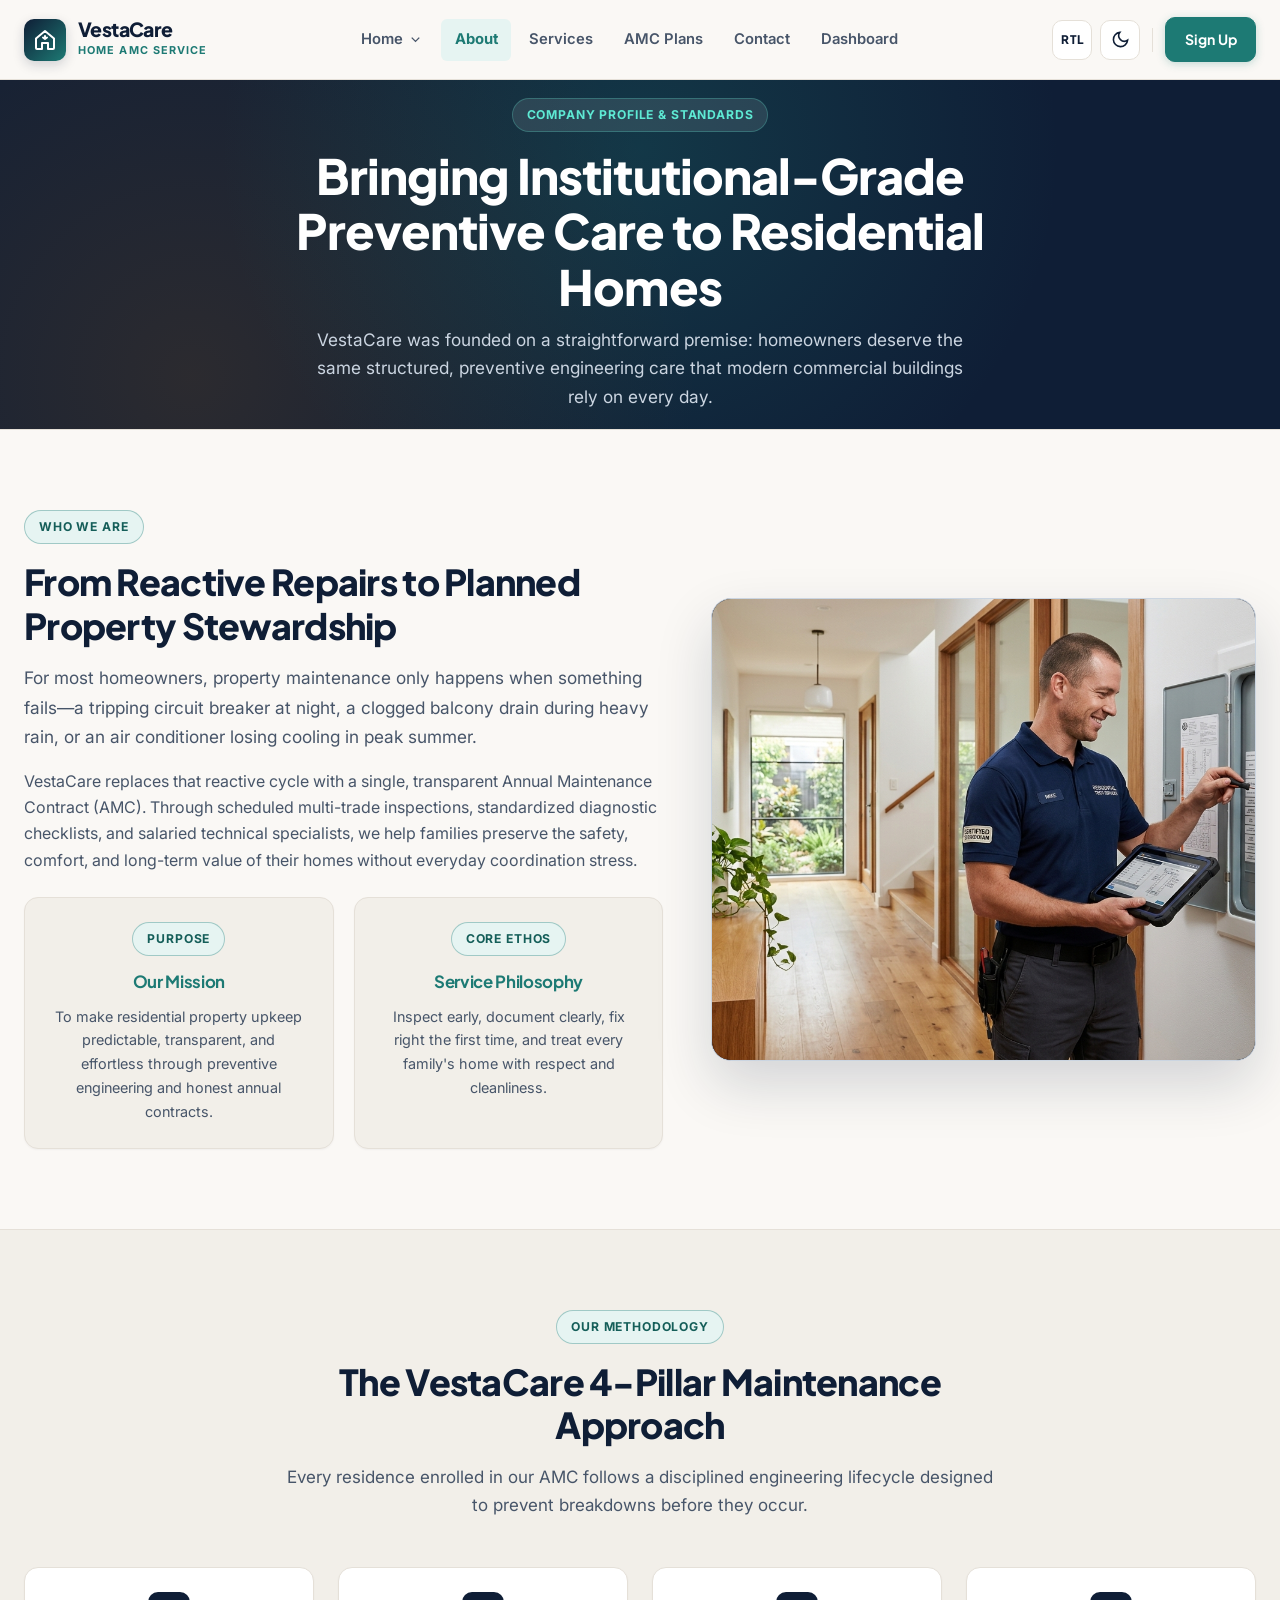
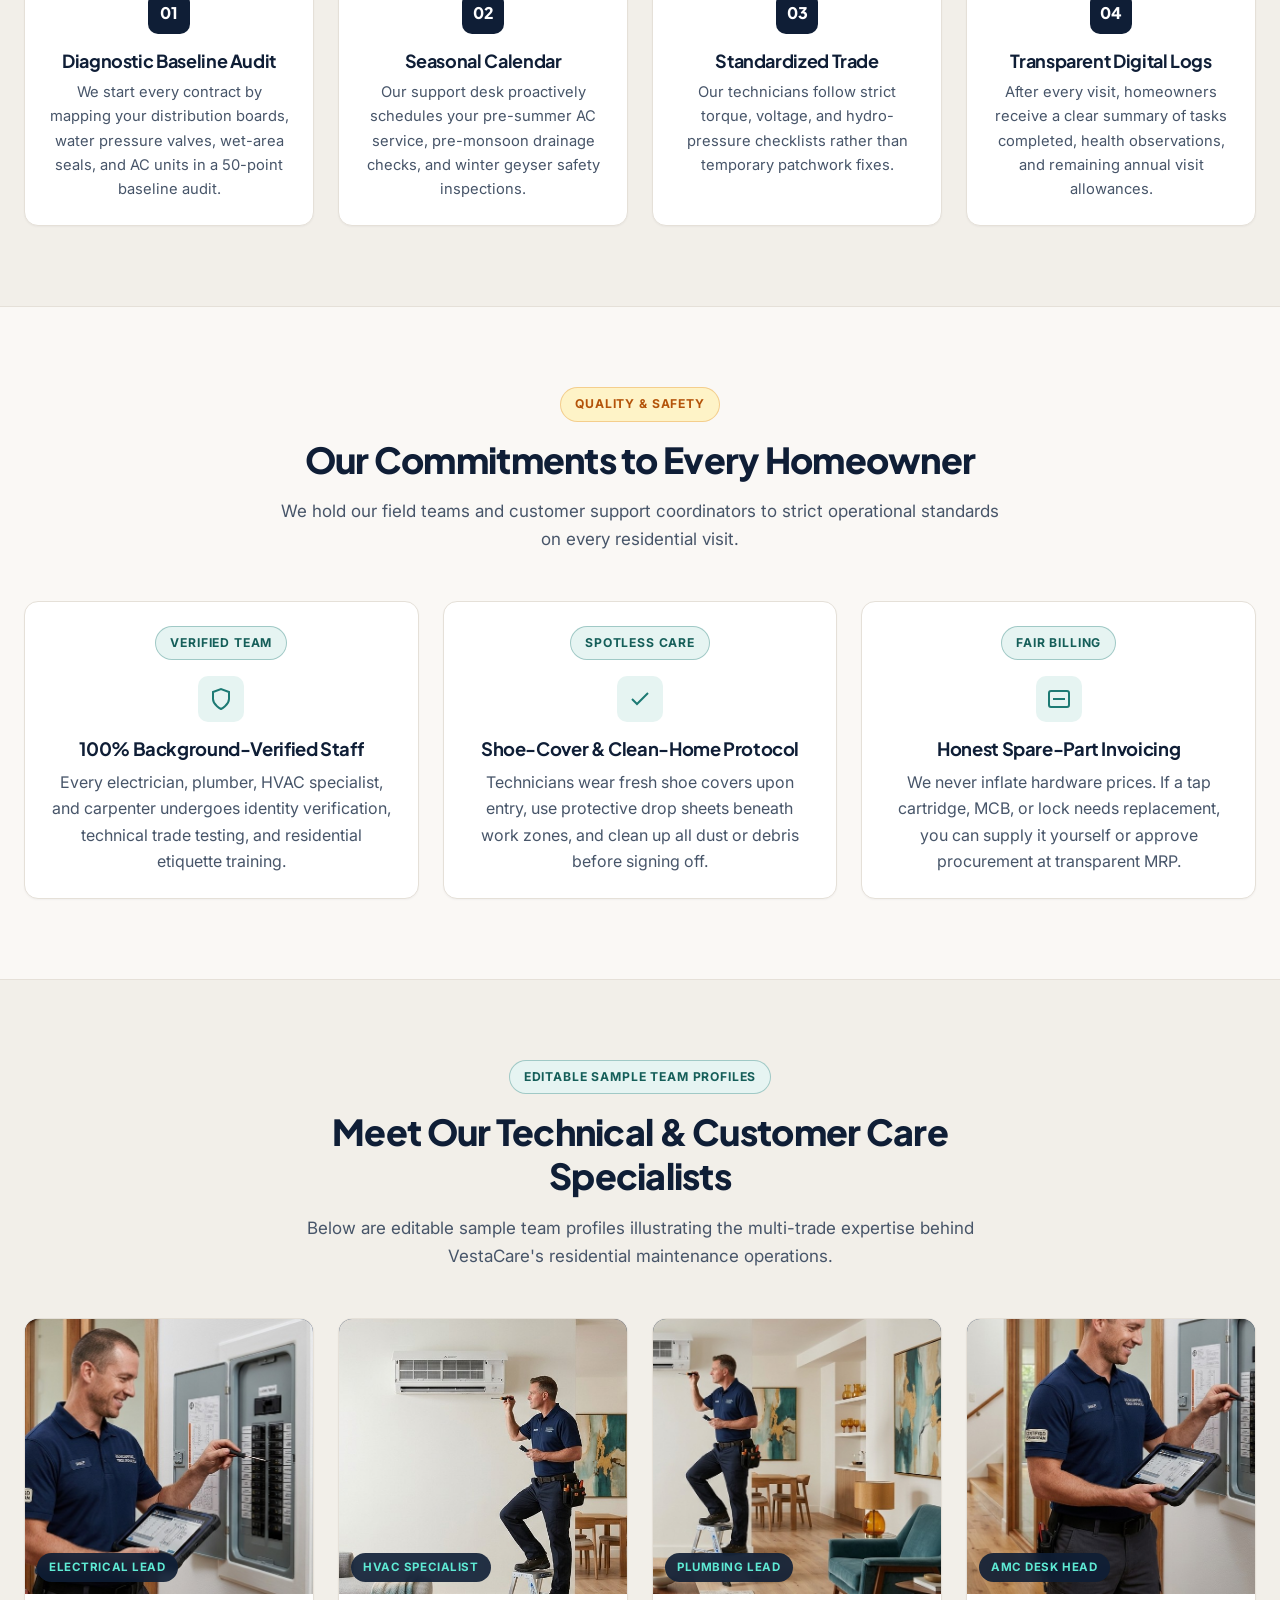
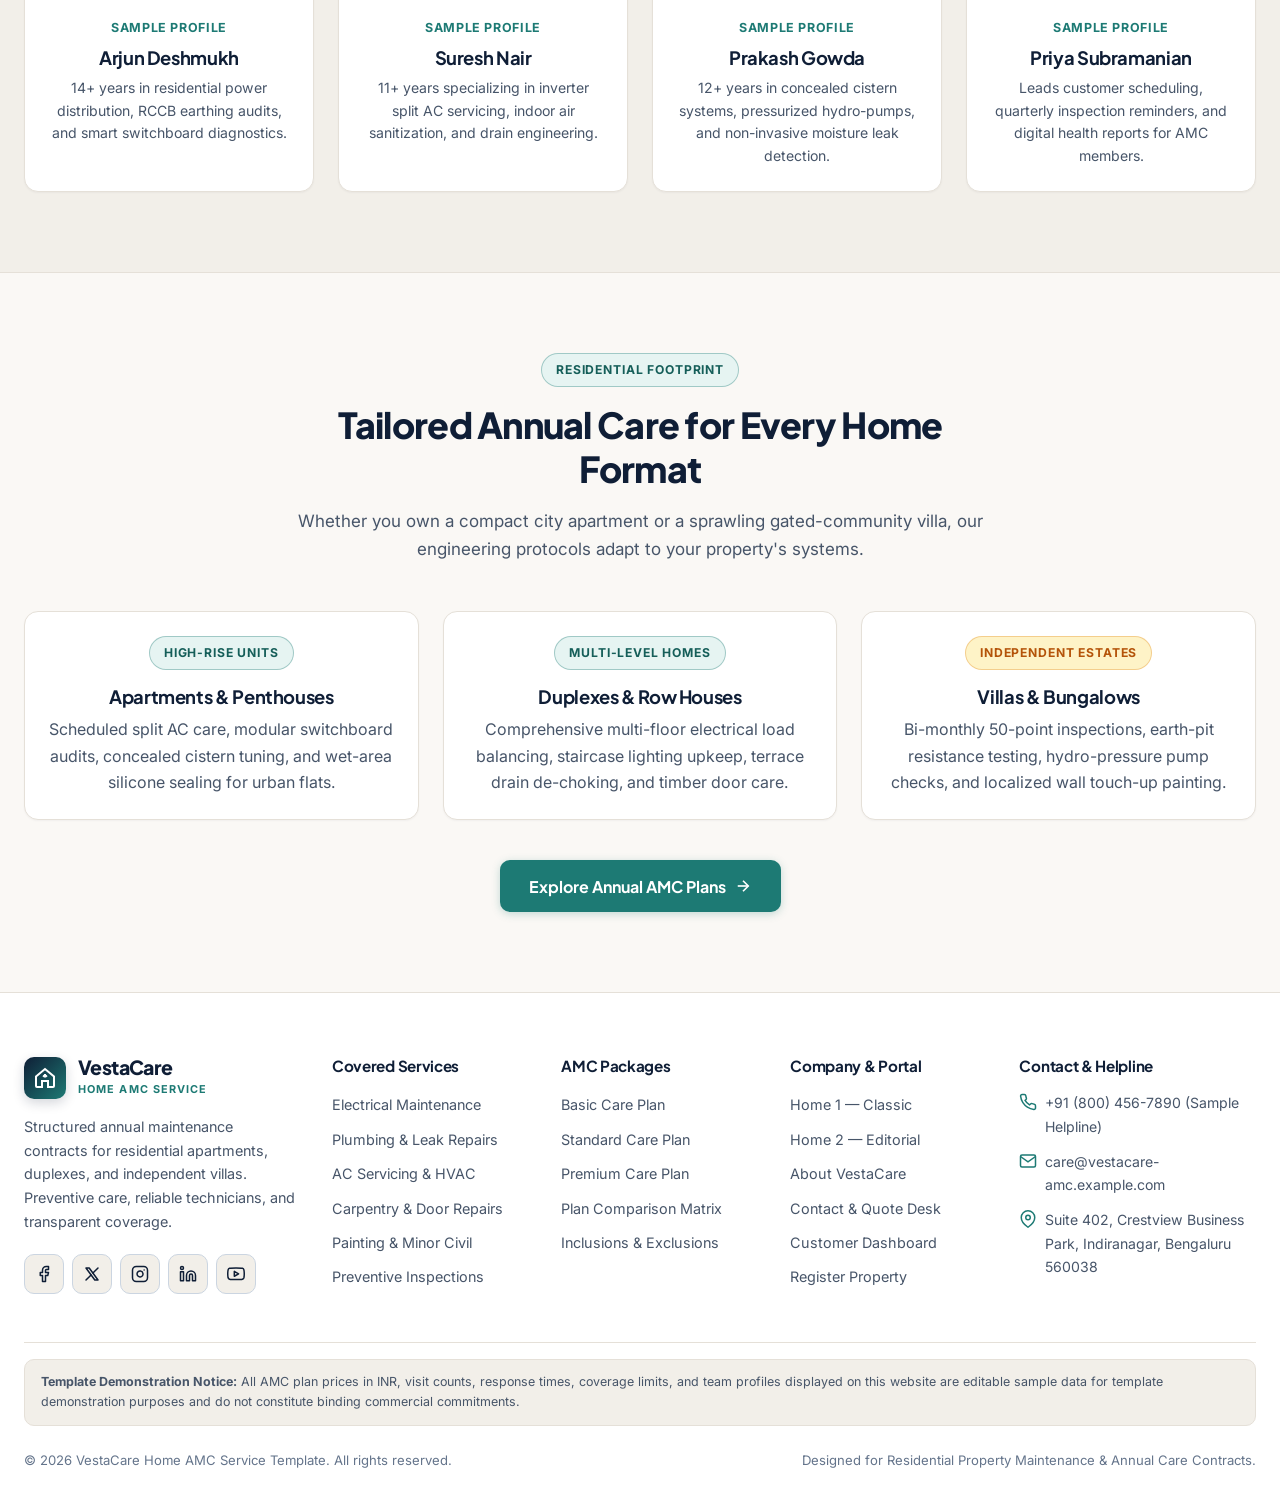
==== commit ef03abef: "Your commit message" ====
--- a/about.html
+++ b/about.html
@@ -367,72 +367,68 @@
         <div class="process-steps-grid">
           <!-- Profile 1 -->
           <article class="service-card">
-            <div class="service-card-media" style="height: 230px;">
+            <div class="team-card-media">
               <img src="https://images.unsplash.com/photo-1560250097-0b93528c311a?auto=format&fit=crop&w=700&q=80"
                 onerror="this.onerror=null;this.src='assets/images/service-electrical.jpg'"
                 alt="Sample Lead Electrical Safety Engineer Arjun Deshmukh" />
-              <span class="service-coverage-tag">Electrical Lead</span>
-            </div>
-            <div class="service-card-body">
-              <span class="eyebrow">Sample Profile</span>
-              <h3>Arjun Deshmukh (Sample)</h3>
-              <p style="font-size:0.88rem; margin-top:var(--space-2);">
+              <span class="team-role-badge">Electrical Lead</span>
+            </div>
+            <div class="team-card-body">
+              <span class="team-role-sub">Sample Profile</span>
+              <h3>Arjun Deshmukh</h3>
+              <p>
                 14+ years in residential power distribution, RCCB earthing audits, and smart switchboard diagnostics.
-                Oversees our 50-point electrical safety checklist.
               </p>
             </div>
           </article>
 
           <!-- Profile 2 -->
           <article class="service-card">
-            <div class="service-card-media" style="height: 230px;">
+            <div class="team-card-media">
               <img src="https://images.unsplash.com/photo-1507003211169-0a1dd7228f2d?auto=format&fit=crop&w=700&q=80"
                 onerror="this.onerror=null;this.src='assets/images/service-ac.jpg'"
                 alt="Sample Senior HVAC Specialist Suresh Nair" />
-              <span class="service-coverage-tag">HVAC Specialist</span>
-            </div>
-            <div class="service-card-body">
-              <span class="eyebrow">Sample Profile</span>
-              <h3>Suresh Nair (Sample)</h3>
-              <p style="font-size:0.88rem; margin-top:var(--space-2);">
-                11+ years specializing in inverter split AC servicing, indoor air quality sanitization, and condensate
-                drainage engineering for high-rise homes.
+              <span class="team-role-badge">HVAC Specialist</span>
+            </div>
+            <div class="team-card-body">
+              <span class="team-role-sub">Sample Profile</span>
+              <h3>Suresh Nair</h3>
+              <p>
+                11+ years specializing in inverter split AC servicing, indoor air sanitization, and drain engineering.
               </p>
             </div>
           </article>
 
           <!-- Profile 3 -->
           <article class="service-card">
-            <div class="service-card-media" style="height: 230px;">
+            <div class="team-card-media">
               <img src="https://images.unsplash.com/photo-1519085360753-af0119f7cbe7?auto=format&fit=crop&w=700&q=80"
                 onerror="this.onerror=null;this.src='assets/images/service-plumbing.jpg'"
                 alt="Sample Master Plumbing Technician Prakash Gowda" />
-              <span class="service-coverage-tag">Plumbing Lead</span>
-            </div>
-            <div class="service-card-body">
-              <span class="eyebrow">Sample Profile</span>
-              <h3>Prakash Gowda (Sample)</h3>
-              <p style="font-size:0.88rem; margin-top:var(--space-2);">
-                12+ years in concealed cistern systems, pressurized hydro-pumps, thermostatic shower diverters, and
-                non-invasive moisture leak detection.
+              <span class="team-role-badge">Plumbing Lead</span>
+            </div>
+            <div class="team-card-body">
+              <span class="team-role-sub">Sample Profile</span>
+              <h3>Prakash Gowda</h3>
+              <p>
+                12+ years in concealed cistern systems, pressurized hydro-pumps, and non-invasive moisture leak detection.
               </p>
             </div>
           </article>
 
           <!-- Profile 4 -->
           <article class="service-card">
-            <div class="service-card-media" style="height: 230px;">
+            <div class="team-card-media">
               <img src="https://images.unsplash.com/photo-1573496359142-b8d87734a5a2?auto=format&fit=crop&w=700&q=80"
                 onerror="this.onerror=null;this.src='assets/images/service-inspection.jpg'"
                 alt="Sample Residential AMC Customer Success Lead Priya Subramanian" />
-              <span class="service-coverage-tag">AMC Desk Head</span>
-            </div>
-            <div class="service-card-body">
-              <span class="eyebrow">Sample Profile</span>
-              <h3>Priya Subramanian (Sample)</h3>
-              <p style="font-size:0.88rem; margin-top:var(--space-2);">
-                Leads customer scheduling, quarterly inspection reminders, and digital health report delivery for
-                apartment and villa AMC members.
+              <span class="team-role-badge">AMC Desk Head</span>
+            </div>
+            <div class="team-card-body">
+              <span class="team-role-sub">Sample Profile</span>
+              <h3>Priya Subramanian</h3>
+              <p>
+                Leads customer scheduling, quarterly inspection reminders, and digital health reports for AMC members.
               </p>
             </div>
           </article>
--- a/assets/css/styles.css
+++ b/assets/css/styles.css
@@ -2833,3 +2833,461 @@
     grid-template-columns: 1fr;
   }
 }
+
+/* ==========================================================================
+   TARGETED LAYOUT, ALIGNMENT & RESPONSIVENESS ENHANCEMENTS
+   ========================================================================== */
+
+/* 1. Home 1 — "Seven Essential Home Services" Center Aligned Contents */
+#covered-services .service-card-body {
+  align-items: center;
+  text-align: center;
+}
+
+#covered-services .service-task-list {
+  align-items: center;
+  width: 100%;
+}
+
+#covered-services .service-task-list li {
+  justify-content: center;
+  text-align: center;
+  width: 100%;
+}
+
+/* 2. Home 1 — "How Service Visits Work" Cards With Images */
+.visit-stage-card {
+  padding: 0;
+  overflow: hidden;
+  display: flex;
+  flex-direction: column;
+}
+
+.visit-stage-media {
+  width: 100%;
+  height: 200px;
+  overflow: hidden;
+  background-color: var(--navy-800);
+}
+
+.visit-stage-media img {
+  width: 100%;
+  height: 100%;
+  object-fit: cover;
+  transition: transform 400ms ease;
+}
+
+.visit-stage-card:hover .visit-stage-media img {
+  transform: scale(1.04);
+}
+
+.visit-stage-body {
+  padding: var(--space-6);
+  display: flex;
+  flex-direction: column;
+  align-items: center;
+  text-align: center;
+  flex-grow: 1;
+}
+
+/* 3. Home 2 — Transparent Scope & Quick Overview Table Center Alignment */
+.centered-scope-list {
+  align-items: center;
+}
+
+.centered-scope-list li {
+  flex-direction: column;
+  align-items: center;
+  justify-content: center;
+  text-align: center;
+  gap: 6px;
+}
+
+.comparison-table.table-centered th,
+.comparison-table.table-centered td {
+  text-align: center !important;
+  vertical-align: middle;
+}
+
+/* 4. About Page — Team Portraits Uncropped & Unobstructed Badges + Clean Alignment */
+.team-card-media {
+  position: relative;
+  height: 275px;
+  overflow: hidden;
+  background-color: var(--navy-800);
+}
+
+.team-card-media img {
+  width: 100%;
+  height: 100%;
+  object-fit: cover;
+  object-position: center 15%;
+  transition: transform 400ms ease;
+}
+
+.service-card:hover .team-card-media img {
+  transform: scale(1.03);
+}
+
+.team-role-badge {
+  position: absolute;
+  bottom: var(--space-3);
+  left: var(--space-3);
+  top: auto;
+  transform: none;
+  padding: 5px 12px;
+  border-radius: var(--radius-full);
+  font-size: 0.72rem;
+  font-weight: 700;
+  text-transform: uppercase;
+  letter-spacing: 0.05em;
+  background-color: rgba(15, 30, 54, 0.9);
+  color: #5EEAD4;
+  backdrop-filter: blur(4px);
+}
+
+[dir="rtl"] .team-role-badge {
+  left: auto;
+  right: var(--space-3);
+}
+
+.team-card-body {
+  padding: var(--space-6);
+  display: flex;
+  flex-direction: column;
+  align-items: center;
+  text-align: center;
+  flex-grow: 1;
+  gap: var(--space-2);
+}
+
+.team-card-body h3 {
+  font-size: 1.15rem;
+  margin: 0;
+  text-align: center;
+}
+
+.team-card-body .team-role-sub {
+  font-size: 0.78rem;
+  font-weight: 700;
+  text-transform: uppercase;
+  letter-spacing: 0.05em;
+  color: var(--accent-primary);
+  display: block;
+}
+
+.team-card-body p {
+  font-size: 0.88rem;
+  line-height: 1.6;
+  margin: 0;
+  text-align: center;
+}
+
+/* 5. Dashboard Page — Top Right Profile, RTL & Theme Controls + Welcome Banner */
+.dashboard-header-right {
+  display: flex;
+  align-items: center;
+  gap: var(--space-2);
+  flex-shrink: 0;
+}
+
+.dashboard-profile-pill {
+  display: inline-flex;
+  align-items: center;
+  gap: var(--space-2);
+  padding: 4px 12px 4px 5px;
+  border-radius: var(--radius-full);
+  border: 1px solid var(--border-subtle);
+  background-color: var(--bg-surface);
+  color: var(--text-primary);
+  transition: border-color var(--transition-fast);
+}
+
+[dir="rtl"] .dashboard-profile-pill {
+  padding: 4px 5px 4px 12px;
+}
+
+.dashboard-profile-avatar {
+  width: 30px;
+  height: 30px;
+  border-radius: var(--radius-full);
+  background-color: var(--accent-primary);
+  color: #FFFFFF;
+  display: inline-flex;
+  align-items: center;
+  justify-content: center;
+  font-family: var(--font-heading);
+  font-size: 0.76rem;
+  font-weight: 800;
+  flex-shrink: 0;
+}
+
+.dashboard-profile-name {
+  font-family: var(--font-heading);
+  font-size: 0.84rem;
+  font-weight: 700;
+  color: var(--text-primary);
+  white-space: nowrap;
+}
+
+.dashboard-welcome-banner {
+  background: linear-gradient(135deg, var(--navy-900) 0%, var(--navy-800) 100%);
+  color: #FFFFFF;
+  border-radius: var(--radius-xl);
+  padding: var(--space-6) var(--space-8);
+  margin-bottom: var(--space-8);
+  display: flex;
+  align-items: center;
+  justify-content: space-between;
+  flex-wrap: wrap;
+  gap: var(--space-4);
+  box-shadow: var(--shadow-md);
+}
+
+.dashboard-welcome-banner h1 {
+  color: #FFFFFF;
+  font-size: clamp(1.45rem, 2.5vw, 1.95rem);
+  margin-bottom: var(--space-1);
+}
+
+.dashboard-welcome-banner p {
+  color: #CBD5E1;
+  font-size: 0.94rem;
+}
+
+@media (max-width: 600px) {
+  .dashboard-profile-name {
+    display: none;
+  }
+  .dashboard-profile-pill {
+    padding: 4px;
+  }
+  .dashboard-welcome-banner {
+    padding: var(--space-5);
+    text-align: center;
+    justify-content: center;
+  }
+}
+
+/* 6. Login & Sign Up Pages — Top Right Corner RTL & Theme Controls + Remember/Forgot Row */
+.auth-top-controls {
+  position: fixed;
+  top: var(--space-5);
+  right: var(--space-5);
+  display: flex;
+  align-items: center;
+  gap: var(--space-2);
+  z-index: 100;
+}
+
+[dir="rtl"] .auth-top-controls {
+  right: auto;
+  left: var(--space-5);
+}
+
+.auth-standalone-page {
+  padding-top: var(--space-16);
+}
+
+.auth-remember-row {
+  display: flex;
+  align-items: center;
+  justify-content: space-between;
+  flex-wrap: wrap;
+  gap: var(--space-2);
+  margin-bottom: var(--space-5);
+}
+
+.auth-forgot-link {
+  font-size: 0.85rem;
+  font-weight: 700;
+  color: var(--accent-primary);
+  line-height: 1.4;
+}
+
+.auth-forgot-link:hover {
+  text-decoration: underline;
+}
+
+/* 7. Responsiveness — Home 1 Hero Badge Below Image on Mobile */
+@media (max-width: 768px) {
+  .hero-image-frame {
+    aspect-ratio: auto;
+    overflow: visible;
+    background: transparent;
+    border: none;
+    box-shadow: none;
+  }
+  .hero-image-frame > img {
+    border-radius: var(--radius-xl);
+    aspect-ratio: 4 / 3;
+    box-shadow: var(--shadow-lg);
+    border: 1px solid var(--border-strong);
+  }
+  .hero-floating-card {
+    position: static;
+    margin-top: var(--space-4);
+    background-color: var(--bg-surface);
+    flex-direction: column;
+    align-items: center;
+    text-align: center;
+    gap: var(--space-3);
+  }
+  .floating-status-left {
+    flex-direction: column;
+    text-align: center;
+  }
+}
+
+/* 8. Responsiveness — Prevent Button Cropping on Mobile */
+@media (max-width: 640px) {
+  .btn {
+    white-space: normal;
+    line-height: 1.35;
+    max-width: 100%;
+  }
+  .btn-lg {
+    padding: 0.85rem 1.25rem;
+    font-size: 0.9375rem;
+    width: 100%;
+  }
+}
+
+/* 9. Responsiveness — Home 2 Hero & Estimator Grid on Mobile */
+.estimator-cta-grid {
+  display: grid;
+  grid-template-columns: 1fr 1fr;
+  gap: var(--space-3);
+  margin-top: var(--space-4);
+}
+
+@media (max-width: 640px) {
+  .hero-home2 {
+    padding: var(--space-10) 0 var(--space-12);
+  }
+  .hero-home2 .hero-title {
+    font-size: 1.9rem;
+  }
+  .estimator-widget {
+    padding: var(--space-5);
+  }
+  .estimator-cta-grid {
+    grid-template-columns: 1fr;
+  }
+  .estimator-result-box {
+    flex-direction: column;
+    align-items: center;
+    text-align: center;
+  }
+  .estimator-result-box > div {
+    text-align: center !important;
+  }
+}
+
+/* 10. Responsiveness — Contact Page Clean Alignment on Mobile, Tablet & 1024px */
+.contact-layout-grid {
+  display: grid;
+  grid-template-columns: 0.88fr 1.12fr;
+  gap: var(--space-10);
+  align-items: start;
+}
+
+.contact-info-column {
+  display: grid;
+  grid-template-columns: 1fr;
+  gap: var(--space-6);
+}
+
+@media (max-width: 1120px) {
+  .contact-layout-grid {
+    grid-template-columns: 1fr;
+    gap: var(--space-8);
+  }
+}
+
+@media (min-width: 641px) and (max-width: 1120px) {
+  .contact-info-column {
+    grid-template-columns: repeat(2, 1fr);
+    align-items: stretch;
+  }
+}
+
+/* 11. Responsiveness — Home 2 "Built Around Homeowner Peace of Mind" in 1024x1366px */
+.trust-support-layout {
+  display: grid;
+  grid-template-columns: 1.08fr 0.92fr;
+  gap: var(--space-10);
+  align-items: center;
+}
+
+.trust-cards-2x2 {
+  display: grid;
+  grid-template-columns: repeat(2, 1fr);
+  gap: var(--space-4);
+}
+
+@media (max-width: 1120px) {
+  .trust-support-layout {
+    grid-template-columns: 1fr;
+    gap: var(--space-8);
+  }
+  .trust-support-intro {
+    text-align: center;
+    display: flex;
+    flex-direction: column;
+    align-items: center;
+  }
+}
+
+@media (max-width: 640px) {
+  .trust-cards-2x2 {
+    grid-template-columns: 1fr;
+  }
+}
+
+/* 12. Dashboard Service Log — Smooth Horizontal Scroll & Non-Wrapping Badges */
+.dashboard-table-scroll {
+  width: 100%;
+  overflow-x: scroll;
+  overflow-y: hidden;
+  -webkit-overflow-scrolling: touch;
+  scrollbar-width: thin;
+  scrollbar-color: var(--accent-primary) var(--bg-surface-alt);
+  padding-bottom: 4px;
+}
+
+.dashboard-table-scroll::-webkit-scrollbar {
+  height: 8px;
+}
+
+.dashboard-table-scroll::-webkit-scrollbar-track {
+  background: var(--bg-surface-alt);
+  border-radius: var(--radius-full);
+}
+
+.dashboard-table-scroll::-webkit-scrollbar-thumb {
+  background: var(--accent-primary);
+  border-radius: var(--radius-full);
+}
+
+.dashboard-table-scroll .comparison-table {
+  min-width: 1040px;
+}
+
+.dashboard-table-scroll .comparison-table th,
+.dashboard-table-scroll .comparison-table td {
+  white-space: nowrap;
+}
+
+.dashboard-table-scroll .comparison-table td.scope-col {
+  white-space: normal;
+  min-width: 280px;
+}
+
+.allowance-pill {
+  white-space: nowrap;
+  display: inline-flex;
+  align-items: center;
+  justify-content: center;
+  gap: 4px;
+}
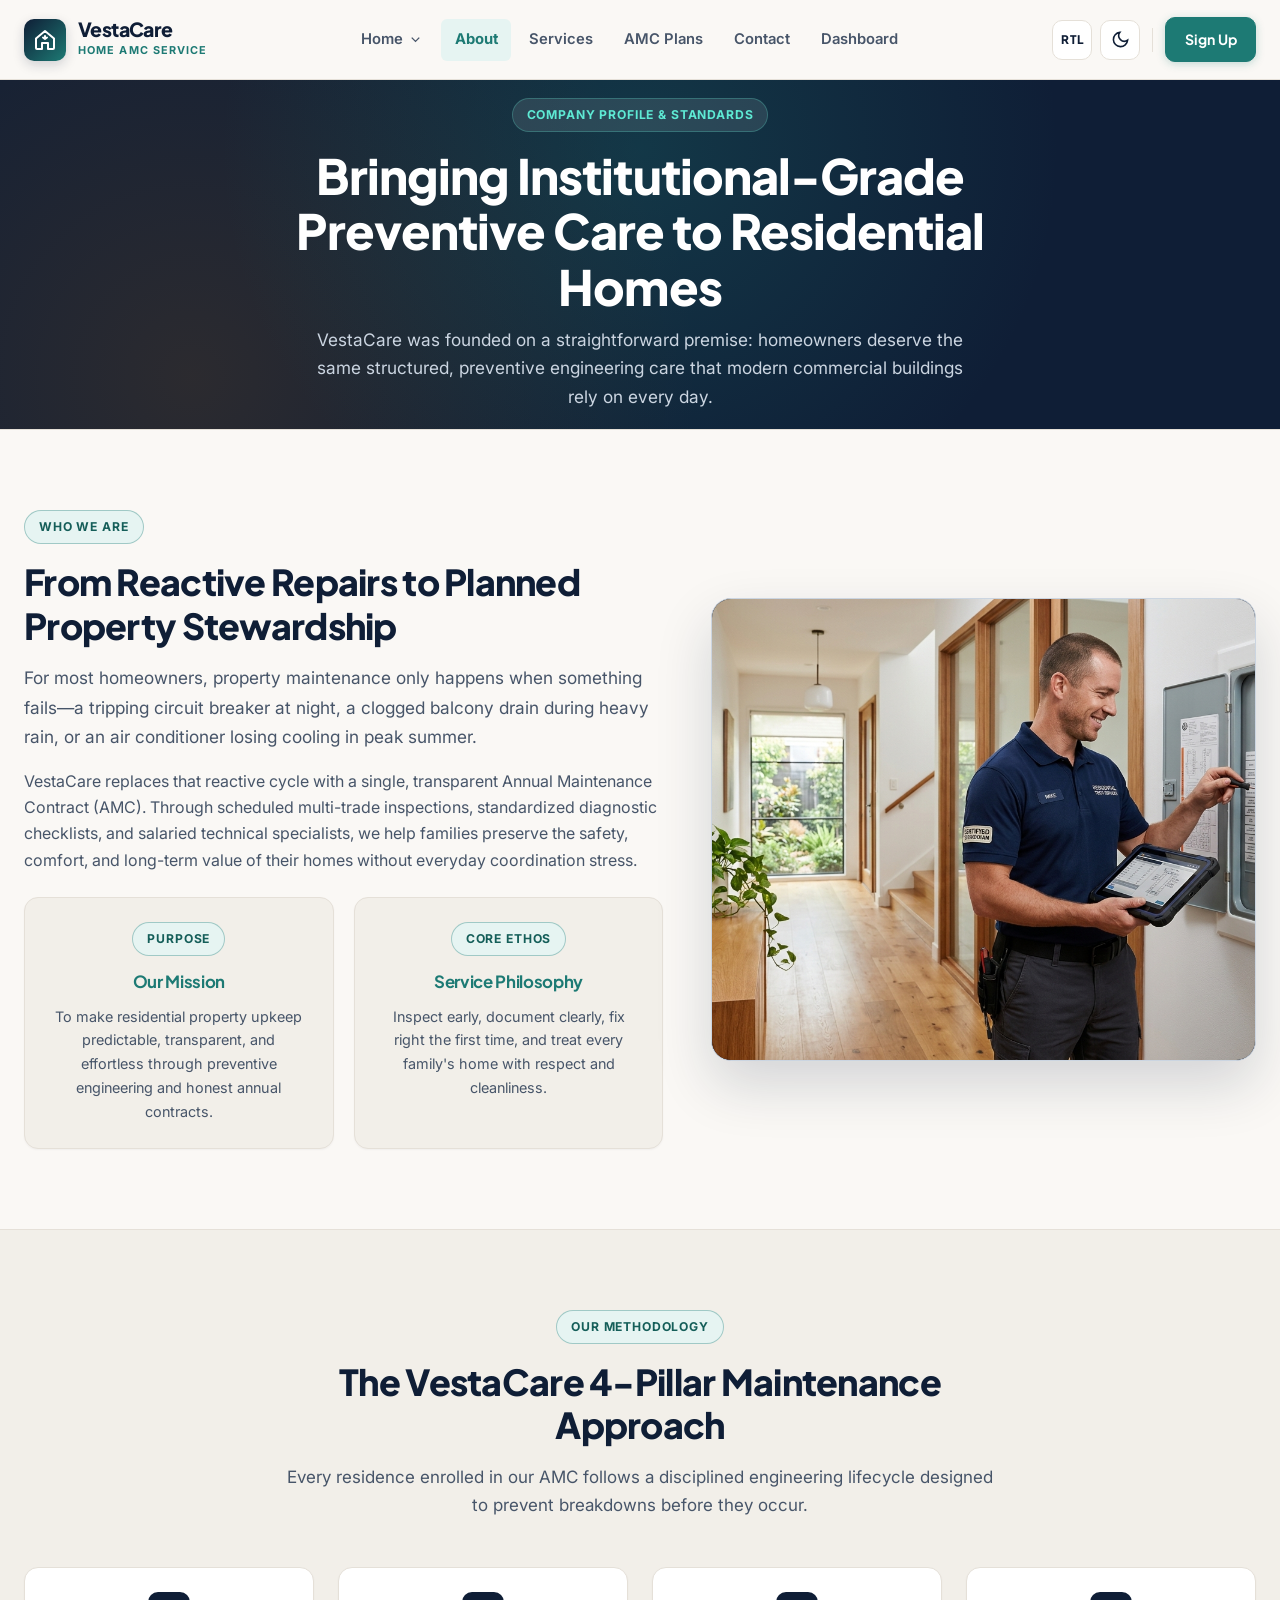
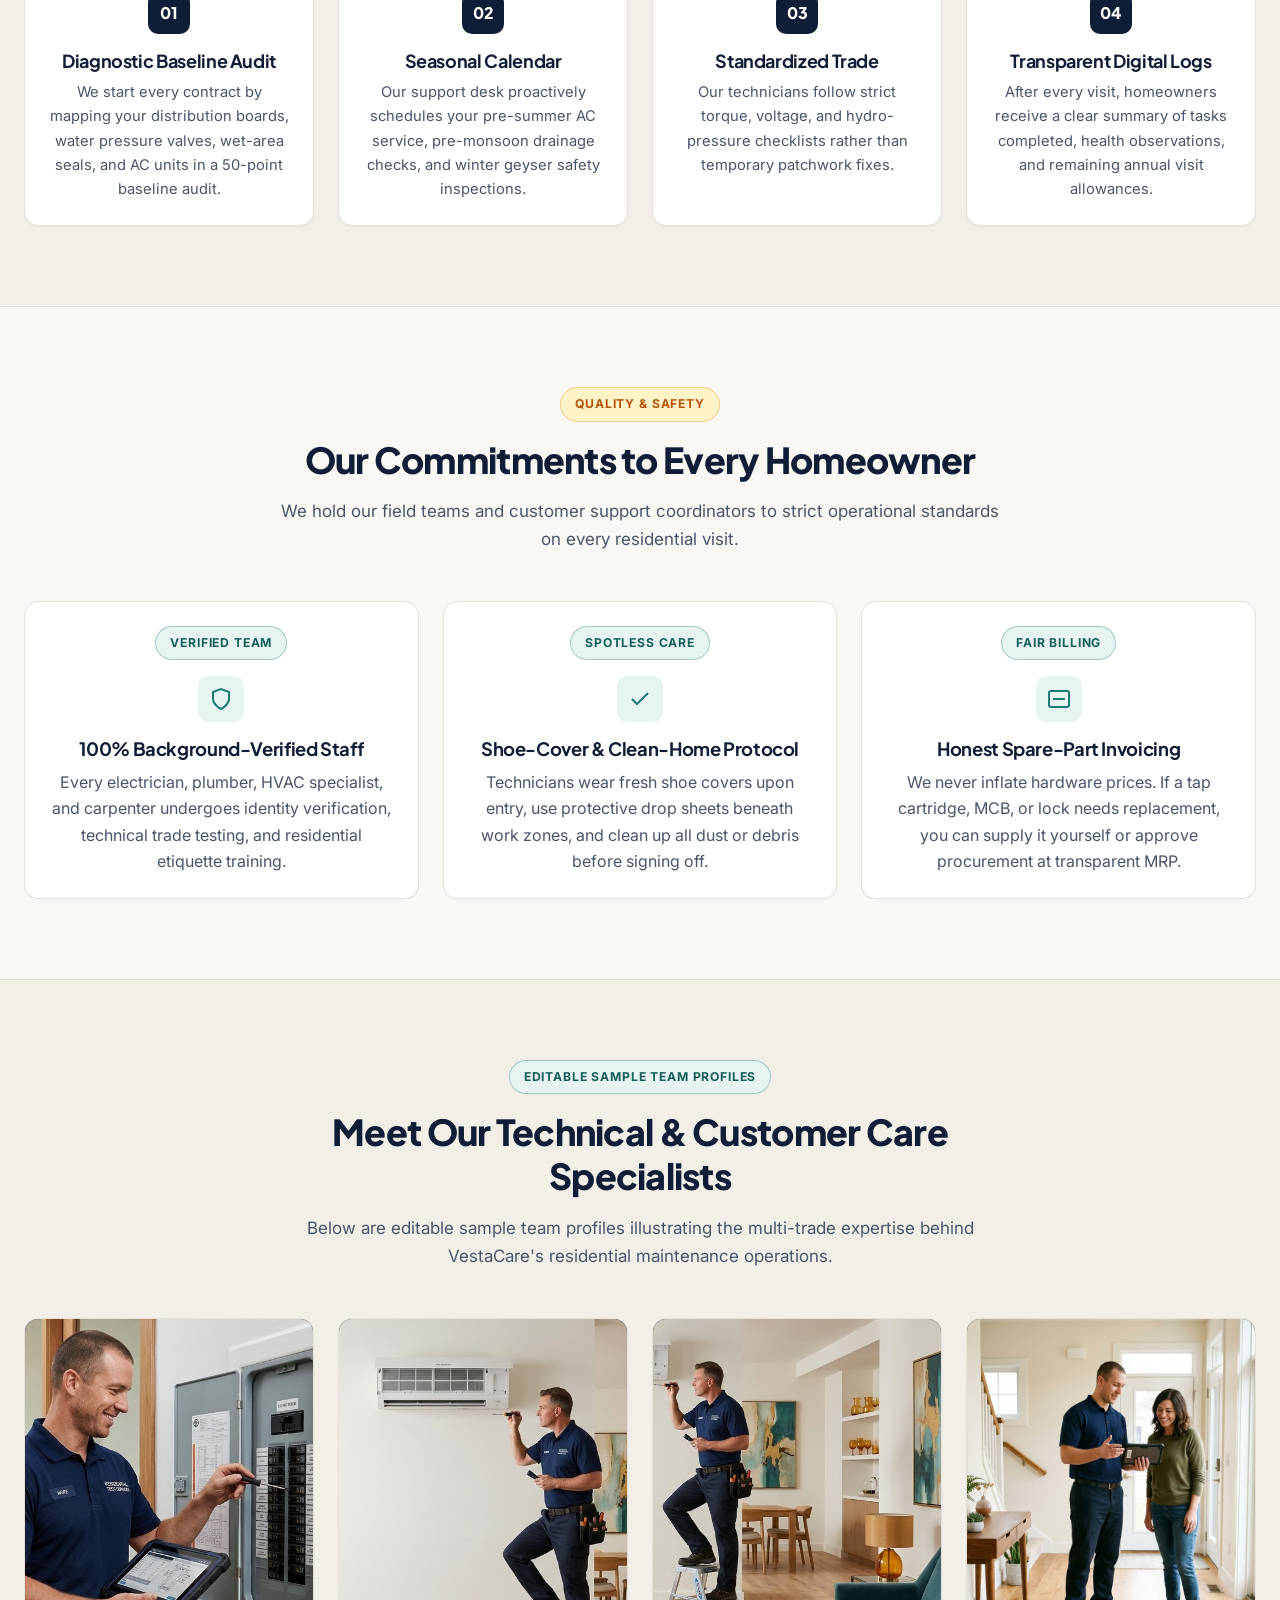
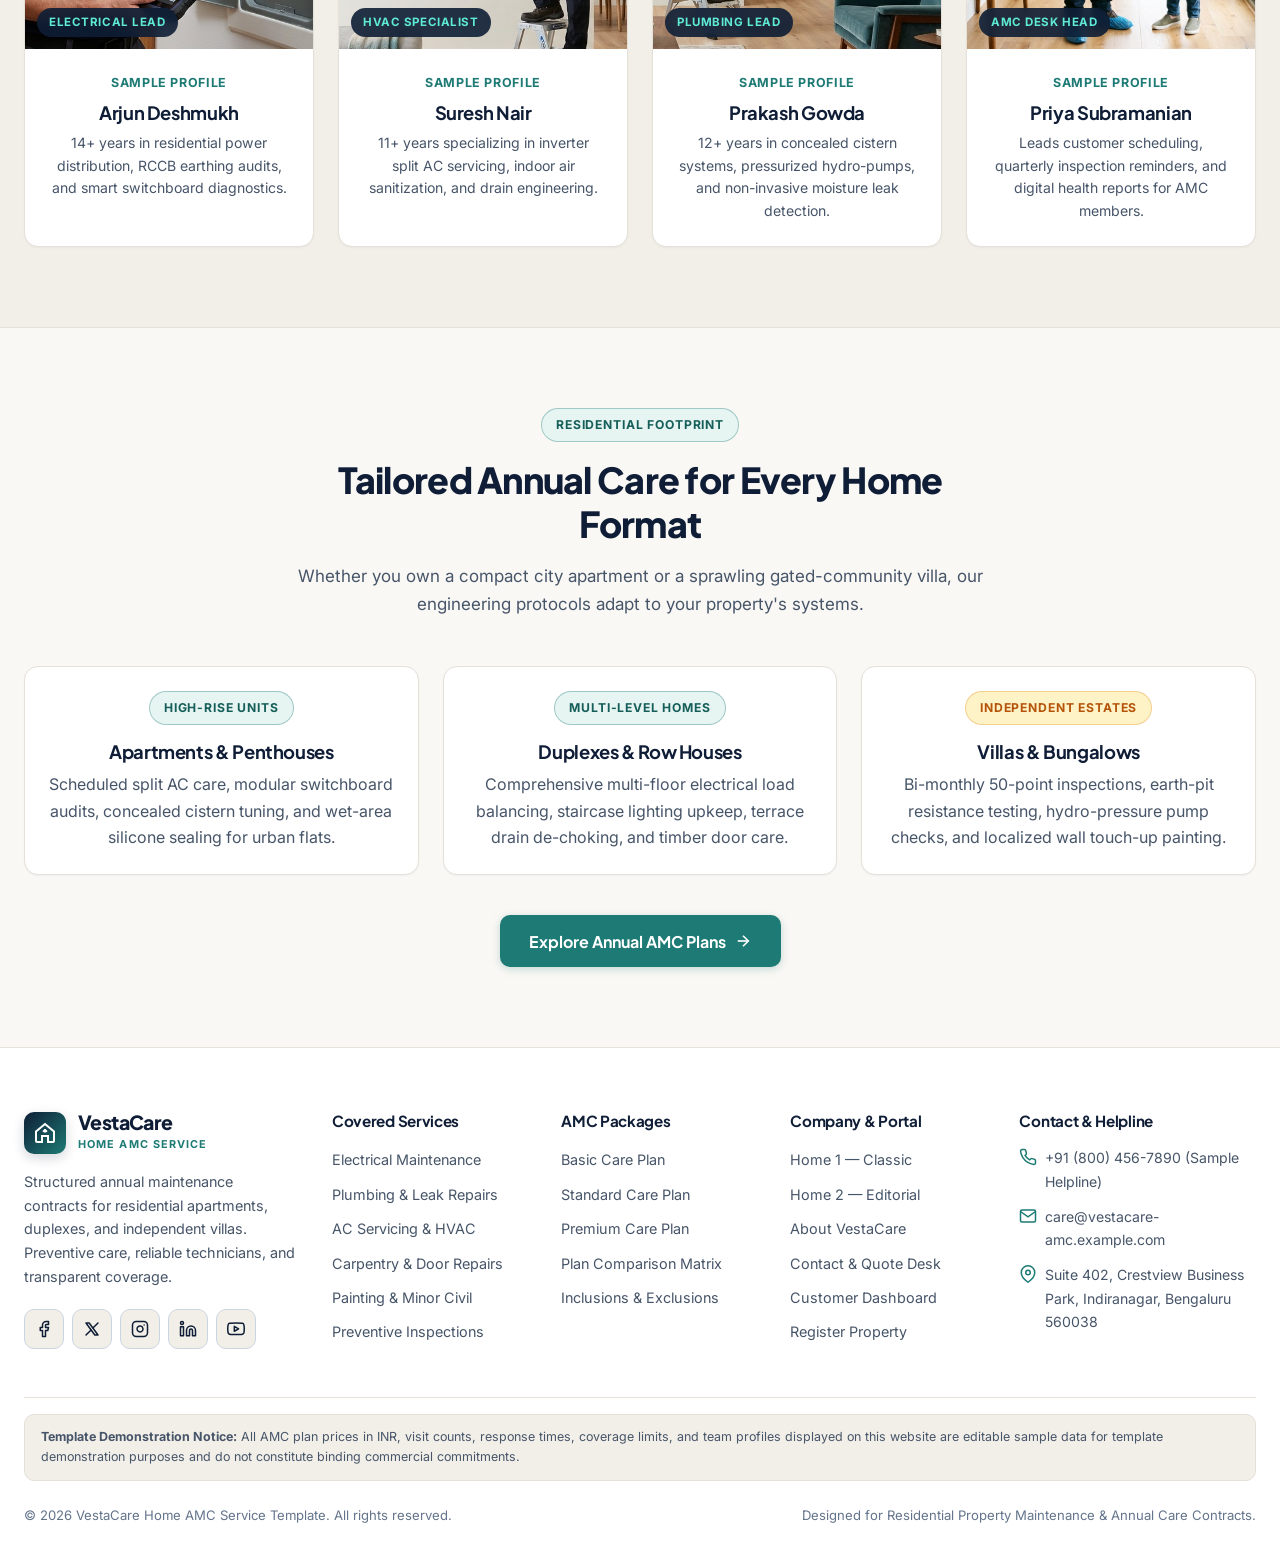
==== commit f3cf0e52: "Your commit message" ====
--- a/about.html
+++ b/about.html
@@ -20,7 +20,7 @@
       }
     })();
   </script>
-  <link rel="stylesheet" href="assets/css/styles.css" />
+  <link rel="stylesheet" href="assets/css/styles.css?v=2.3" />
 </head>
 
 <body>
--- a/assets/css/styles.css
+++ b/assets/css/styles.css
@@ -8,6 +8,8 @@
 @import url('https://fonts.googleapis.com/css2?family=Inter:wght@400;500;600;700&family=Plus+Jakarta+Sans:wght@600;700;800&display=swap');
 
 :root {
+  color-scheme: light;
+
   /* Core Brand Palette — Light Mode (Default) */
   --navy-950: #091322;
   --navy-900: #0F1E36;
@@ -125,6 +127,7 @@
    DARK THEME VARIABLES
    ========================================================================== */
 [data-theme="dark"] {
+  color-scheme: dark;
   --bg-body: #0A121E;
   --bg-surface: #111E32;
   --bg-surface-alt: #16263F;
@@ -1379,6 +1382,38 @@
   }
 }
 
+/* Detailed Service Catalogue Big Card Media Box */
+.service-catalogue-media {
+  border-radius: var(--radius-lg);
+  overflow: hidden;
+  border: 1px solid var(--border-subtle);
+  height: 100%;
+  min-height: 440px;
+  background-color: var(--navy-800);
+  display: flex;
+}
+
+.service-catalogue-media img {
+  width: 100%;
+  height: 100%;
+  object-fit: cover;
+  object-position: center top;
+  display: block;
+  transition: transform 400ms ease;
+}
+
+.big-card:hover .service-catalogue-media img {
+  transform: scale(1.02);
+}
+
+@media (max-width: 992px) {
+  .service-catalogue-media {
+    min-height: 320px;
+    max-height: 440px;
+    width: 100%;
+  }
+}
+
 /* ==========================================================================
    PROCESS / HOW AMC WORKS STEPS
    ========================================================================== */
@@ -2042,24 +2077,61 @@
   text-align: center;
 }
 
-@media (max-width: 1120px) {
+@media (min-width: 769px) and (max-width: 1120px) {
   .interactive-tabs-layout {
     grid-template-columns: 1fr;
+    gap: var(--space-6);
   }
   .tabs-nav {
     flex-direction: row;
     overflow-x: auto;
+    padding-bottom: var(--space-2);
   }
   .tab-trigger-btn {
     white-space: nowrap;
     width: auto;
   }
   .tab-panel.active {
+    grid-template-columns: 1fr 1fr;
+  }
+  .tab-panel-media {
+    min-height: 420px;
+    height: 100%;
+    max-height: none;
+  }
+  .tab-panel-media img {
+    height: 100%;
+    object-fit: cover;
+    object-position: center 20%;
+  }
+}
+
+@media (max-width: 768px) {
+  .interactive-tabs-layout {
     grid-template-columns: 1fr;
   }
+  .tabs-nav {
+    flex-direction: row;
+    overflow-x: auto;
+    padding-bottom: var(--space-2);
+  }
+  .tab-trigger-btn {
+    white-space: nowrap;
+    width: auto;
+  }
+  .tab-panel.active {
+    grid-template-columns: 1fr;
+  }
   .tab-panel-media {
+    width: 100%;
     min-height: 260px;
-    max-height: 300px;
+    max-height: 380px;
+    aspect-ratio: 16 / 10;
+  }
+  .tab-panel-media img {
+    height: 100%;
+    object-fit: cover;
+    object-position: center 20%;
   }
 }
 
@@ -2245,6 +2317,66 @@
   border-color: var(--danger-600);
 }
 
+/* Date & Time Picker Controls & Calendar Icon Visibility */
+input[type="date"].form-control,
+input[type="time"].form-control,
+input[type="datetime-local"].form-control {
+  min-height: 46px;
+  position: relative;
+  cursor: pointer;
+}
+
+/* Native Calendar Picker Indicator — Light Theme */
+input[type="date"]::-webkit-calendar-picker-indicator,
+input[type="time"]::-webkit-calendar-picker-indicator,
+input[type="datetime-local"]::-webkit-calendar-picker-indicator {
+  cursor: pointer;
+  padding: 6px;
+  border-radius: var(--radius-sm);
+  opacity: 0.75;
+  transition: opacity var(--transition-fast), filter var(--transition-fast), transform var(--transition-fast), background-color var(--transition-fast);
+}
+
+input[type="date"]::-webkit-calendar-picker-indicator:hover,
+input[type="time"]::-webkit-calendar-picker-indicator:hover,
+input[type="datetime-local"]::-webkit-calendar-picker-indicator:hover {
+  opacity: 1;
+  background-color: var(--accent-subtle);
+  transform: scale(1.05);
+}
+
+/* Native Calendar Picker Indicator — Dark Mode (Pure Solid White Calendar Icon) */
+[data-theme="dark"] input[type="date"],
+[data-theme="dark"] input[type="time"],
+[data-theme="dark"] input[type="datetime-local"] {
+  color-scheme: dark;
+  color: #FFFFFF;
+  background-image: none !important;
+}
+
+[data-theme="dark"] input[type="date"]::-webkit-calendar-picker-indicator,
+[data-theme="dark"] input[type="time"]::-webkit-calendar-picker-indicator,
+[data-theme="dark"] input[type="datetime-local"]::-webkit-calendar-picker-indicator {
+  background: transparent !important;
+  background-image: url("data:image/svg+xml,%3Csvg xmlns='http://www.w3.org/2000/svg' width='24' height='24' viewBox='0 0 24 24' fill='none' stroke='%23FFFFFF' stroke-width='2.2' stroke-linecap='round' stroke-linejoin='round'%3E%3Crect x='3' y='4' width='18' height='18' rx='2' ry='2'%3E%3C/rect%3E%3Cline x1='16' y1='2' x2='16' y2='6'%3E%3C/line%3E%3Cline x1='8' y1='2' x2='8' y2='6'%3E%3C/line%3E%3Cline x1='3' y1='10' x2='21' y2='10'%3E%3C/line%3E%3C/svg%3E") !important;
+  background-repeat: no-repeat !important;
+  background-position: center !important;
+  background-size: 20px 20px !important;
+  width: 24px !important;
+  height: 24px !important;
+  opacity: 1 !important;
+  filter: none !important;
+  cursor: pointer !important;
+}
+
+[data-theme="dark"] input[type="date"]::-webkit-calendar-picker-indicator:hover,
+[data-theme="dark"] input[type="time"]::-webkit-calendar-picker-indicator:hover,
+[data-theme="dark"] input[type="datetime-local"]::-webkit-calendar-picker-indicator:hover {
+  opacity: 1 !important;
+  filter: drop-shadow(0 0 5px rgba(255, 255, 255, 0.8)) !important;
+  transform: scale(1.1);
+}
+
 .form-error-msg {
   display: none;
   font-size: 0.8rem;
@@ -2578,6 +2710,12 @@
   width: 19px;
   height: 19px;
   flex-shrink: 0;
+  transition: color var(--transition-fast), transform var(--transition-fast);
+}
+
+[data-theme="dark"] .sidebar-nav-link svg {
+  color: var(--accent-subtle-text);
+  opacity: 0.95;
 }
 
 .sidebar-nav-link:hover {
@@ -2585,9 +2723,22 @@
   color: var(--accent-primary);
 }
 
+.sidebar-nav-link:hover svg {
+  transform: translateX(2px);
+}
+
+[dir="rtl"] .sidebar-nav-link:hover svg {
+  transform: translateX(-2px);
+}
+
 .sidebar-nav-link.active {
   background-color: var(--accent-primary);
   color: #FFFFFF;
+}
+
+.sidebar-nav-link.active svg {
+  color: #FFFFFF;
+  opacity: 1;
 }
 
 .sidebar-bottom {
@@ -2599,6 +2750,30 @@
 [data-theme="dark"] .sidebar-bottom {
   border-top-color: rgba(255, 255, 255, 0.1);
   background-color: rgba(0, 0, 0, 0.15);
+}
+
+/* Sidebar Mobile Utilities: hidden on desktop & tablet, shown ONLY in mobile view */
+.sidebar-mobile-utilities {
+  display: none;
+  align-items: center;
+  justify-content: center;
+  gap: var(--space-3);
+  margin-bottom: var(--space-4);
+  padding-bottom: var(--space-4);
+  border-bottom: 1px solid var(--border-subtle);
+}
+
+[data-theme="dark"] .sidebar-mobile-utilities {
+  border-bottom-color: rgba(255, 255, 255, 0.1);
+}
+
+.sidebar-mobile-utilities .rtl-toggle-btn,
+.sidebar-mobile-utilities .theme-toggle-btn {
+  display: inline-flex;
+  align-items: center;
+  justify-content: center;
+  height: 38px;
+  min-width: 44px;
 }
 
 .sidebar-logout-btn {
@@ -2677,6 +2852,18 @@
   }
 }
 
+/* Move RTL and Theme buttons inside side menu in ONLY mobile view */
+@media (max-width: 767px) {
+  .dashboard-header-right > .rtl-toggle-btn,
+  .dashboard-header-right > .theme-toggle-btn {
+    display: none !important;
+  }
+
+  .sidebar-mobile-utilities {
+    display: flex;
+  }
+}
+
 /* ==========================================================================
    CTA BANNER & MULTI-COLUMN FOOTER (WHITE IN LIGHT MODE, NAVY IN DARK MODE)
    ========================================================================== */
@@ -2890,17 +3077,35 @@
   flex-grow: 1;
 }
 
-/* 3. Home 2 — Transparent Scope & Quick Overview Table Center Alignment */
+/* 3. Home 2 — Transparent Scope List Alignment & Table Center Alignment */
 .centered-scope-list {
-  align-items: center;
+  display: flex;
+  flex-direction: column;
+  gap: var(--space-3);
+  max-width: 520px;
+  margin: 0 auto;
 }
 
 .centered-scope-list li {
-  flex-direction: column;
-  align-items: center;
-  justify-content: center;
-  text-align: center;
-  gap: 6px;
+  display: flex;
+  flex-direction: row;
+  align-items: flex-start;
+  text-align: left;
+  gap: var(--space-3);
+  font-size: 0.92rem;
+  color: var(--text-secondary);
+  line-height: 1.45;
+}
+
+.centered-scope-list li svg {
+  width: 18px;
+  height: 18px;
+  flex-shrink: 0;
+  margin-top: 2px;
+}
+
+[dir="rtl"] .centered-scope-list li {
+  text-align: right;
 }
 
 .comparison-table.table-centered th,
@@ -2912,7 +3117,7 @@
 /* 4. About Page — Team Portraits Uncropped & Unobstructed Badges + Clean Alignment */
 .team-card-media {
   position: relative;
-  height: 275px;
+  height: 330px;
   overflow: hidden;
   background-color: var(--navy-800);
 }
@@ -2921,8 +3126,23 @@
   width: 100%;
   height: 100%;
   object-fit: cover;
-  object-position: center 15%;
+  object-position: center top;
   transition: transform 400ms ease;
+}
+
+@media (min-width: 641px) and (max-width: 1120px) {
+  .team-card-media {
+    height: 380px; /* Generous height for ~450px wide 2-col tablet cards so faces and torsos are fully visible */
+  }
+  .team-card-media img {
+    object-position: center 10%;
+  }
+}
+
+@media (max-width: 640px) {
+  .team-card-media {
+    height: 320px;
+  }
 }
 
 .service-card:hover .team-card-media img {
@@ -2991,6 +3211,46 @@
   flex-shrink: 0;
 }
 
+.dashboard-profile-btn {
+  display: inline-flex;
+  align-items: center;
+  justify-content: center;
+  width: 38px;
+  height: 38px;
+  border-radius: var(--radius-md);
+  border: 1px solid var(--border-subtle);
+  background-color: var(--bg-surface);
+  color: var(--text-primary);
+  text-decoration: none;
+  cursor: pointer;
+  transition: all var(--transition-fast);
+  flex-shrink: 0;
+}
+
+.dashboard-profile-btn svg {
+  width: 19px;
+  height: 19px;
+}
+
+.dashboard-profile-btn:hover {
+  border-color: var(--accent-primary);
+  color: var(--accent-primary);
+  background-color: var(--accent-subtle);
+  transform: translateY(-1px);
+}
+
+[data-theme="dark"] .dashboard-profile-btn {
+  background-color: var(--bg-surface-elevated);
+  border-color: var(--border-subtle);
+  color: #FFFFFF;
+}
+
+[data-theme="dark"] .dashboard-profile-btn:hover {
+  background-color: var(--accent-subtle);
+  color: var(--accent-subtle-text);
+  border-color: var(--border-accent);
+}
+
 .dashboard-profile-pill {
   display: inline-flex;
   align-items: center;
